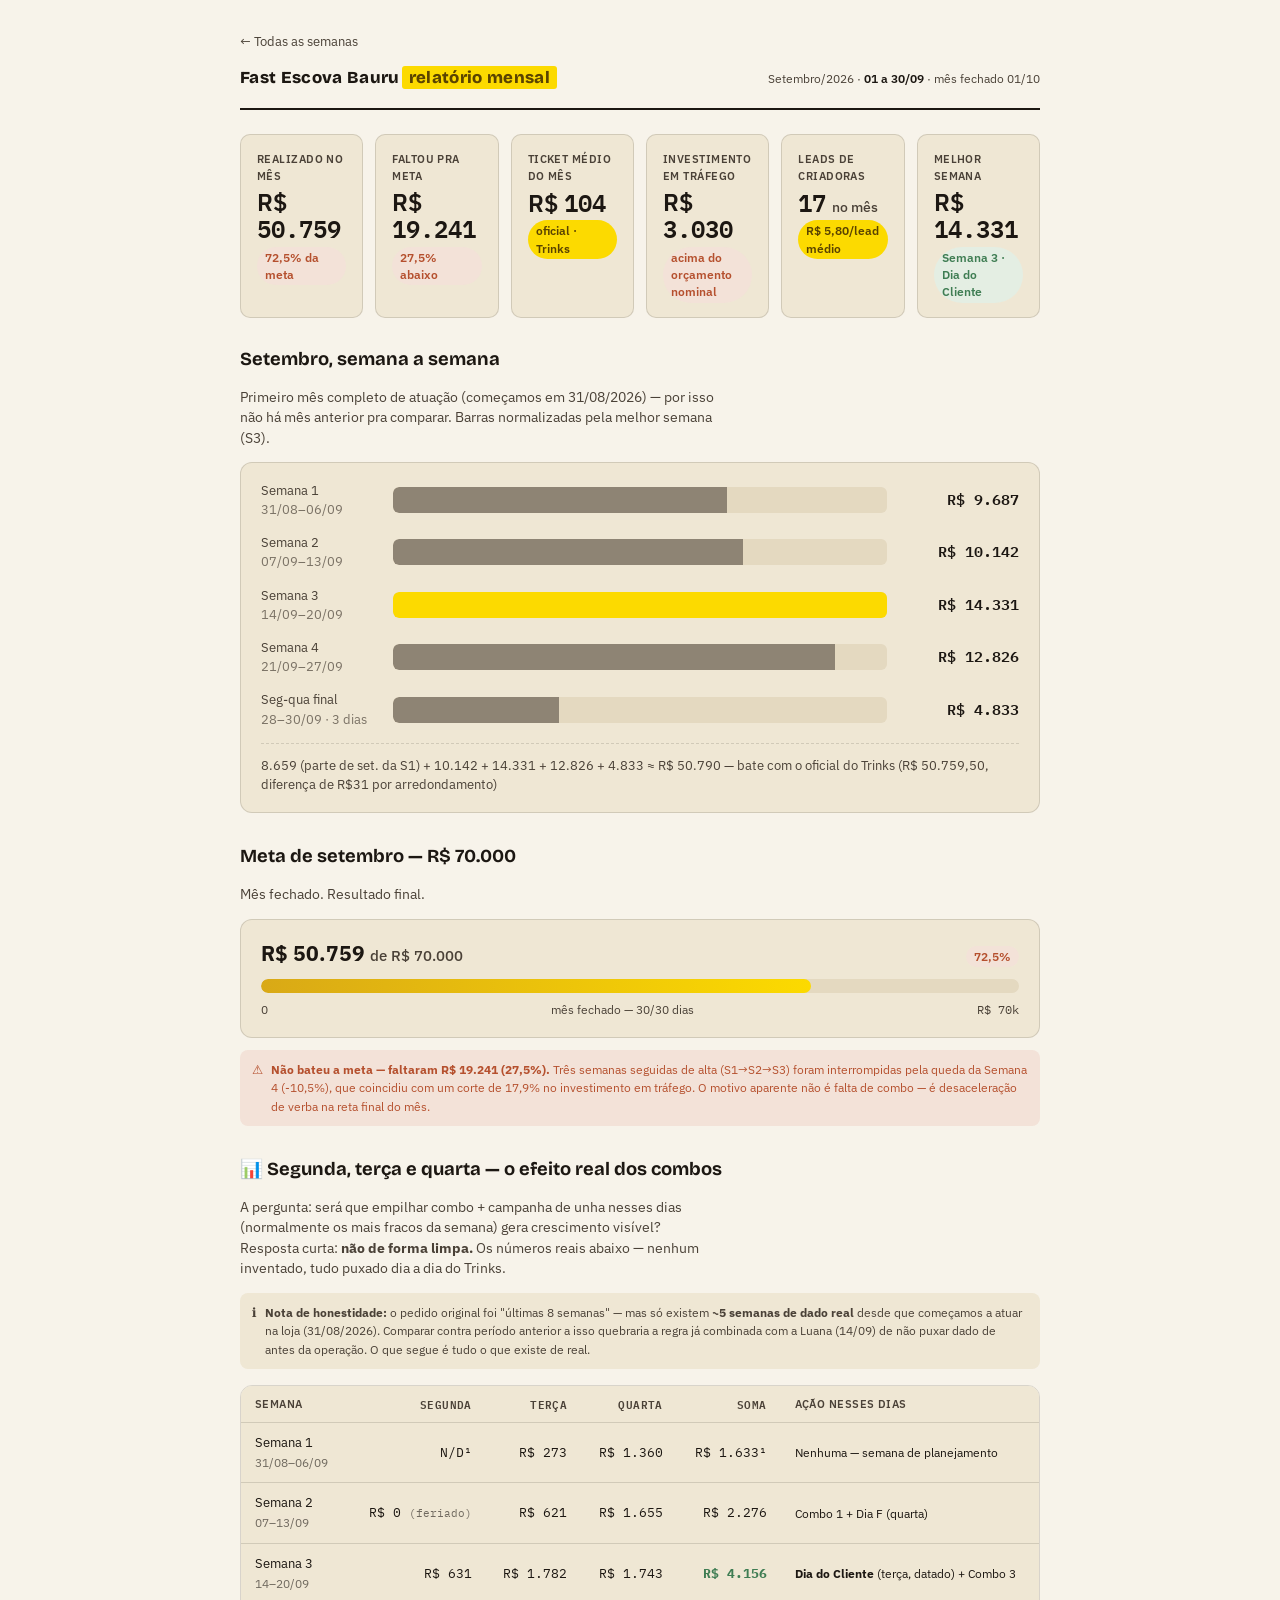
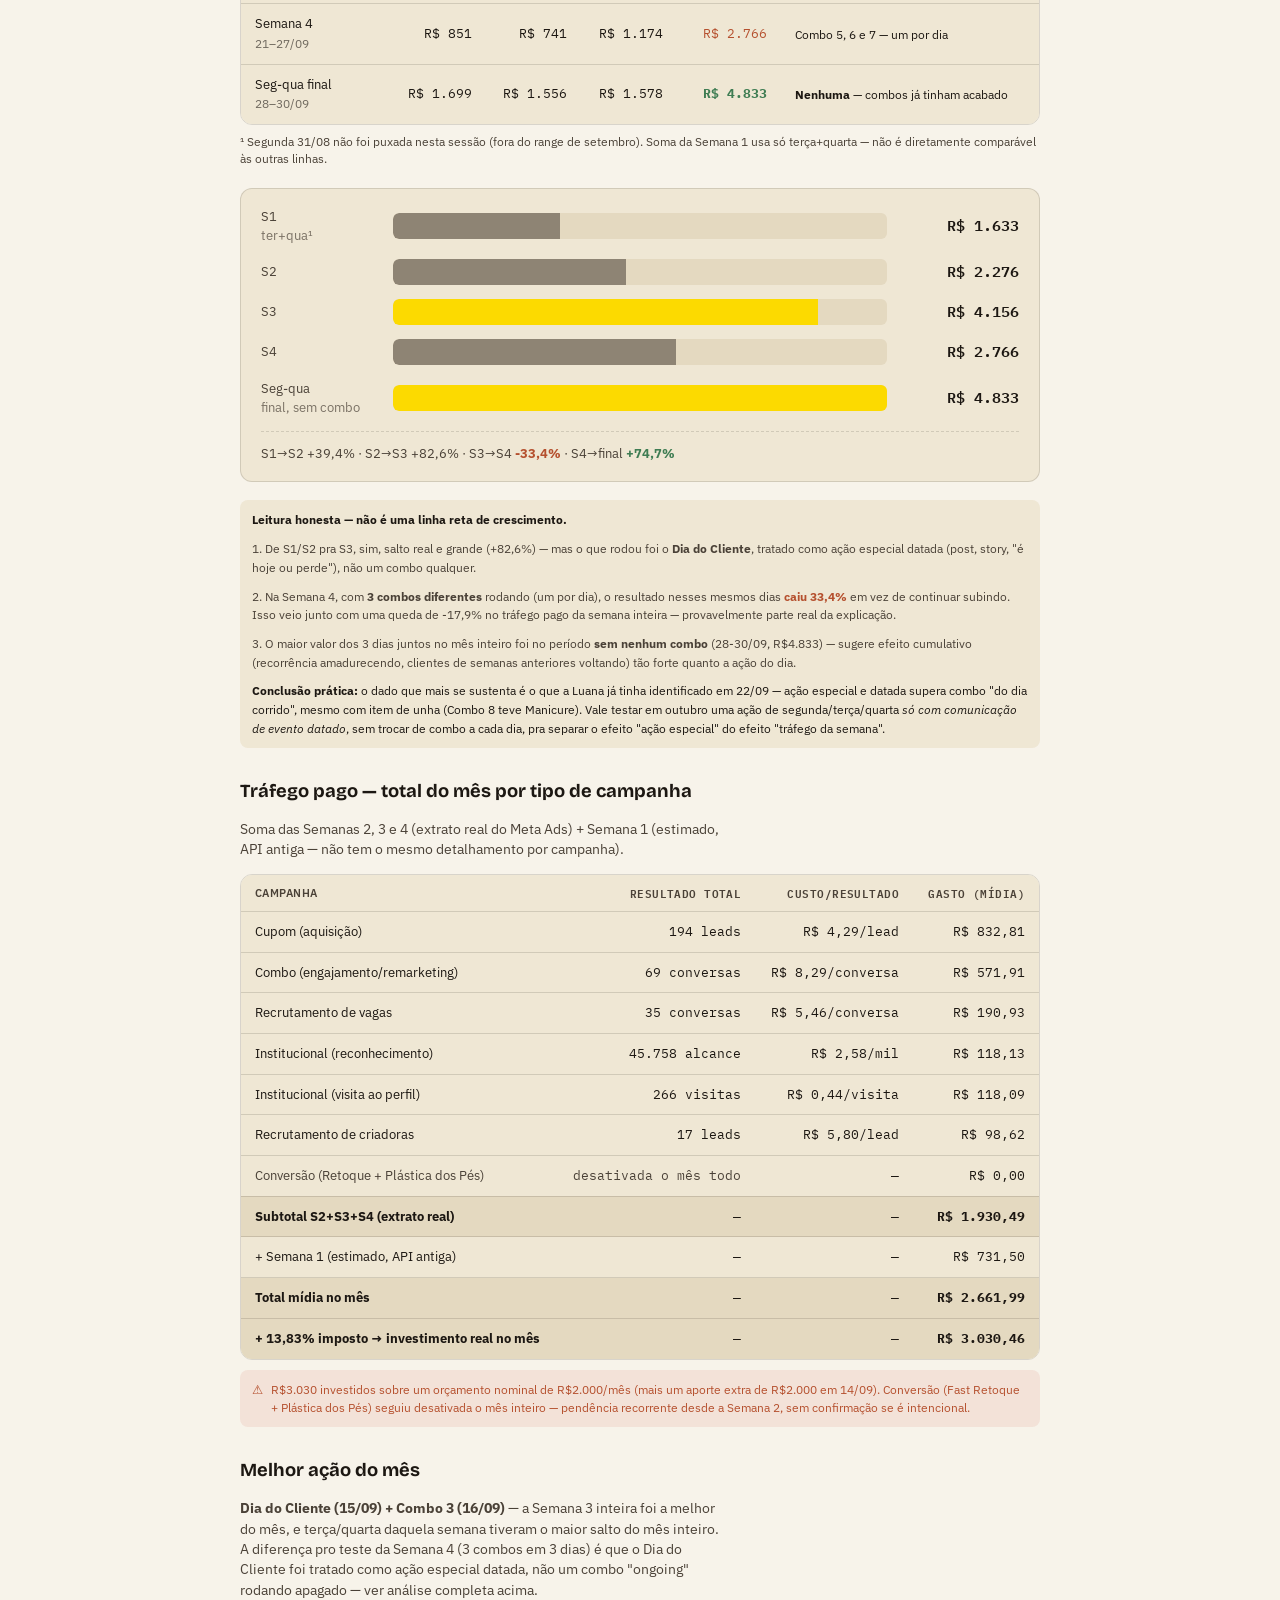
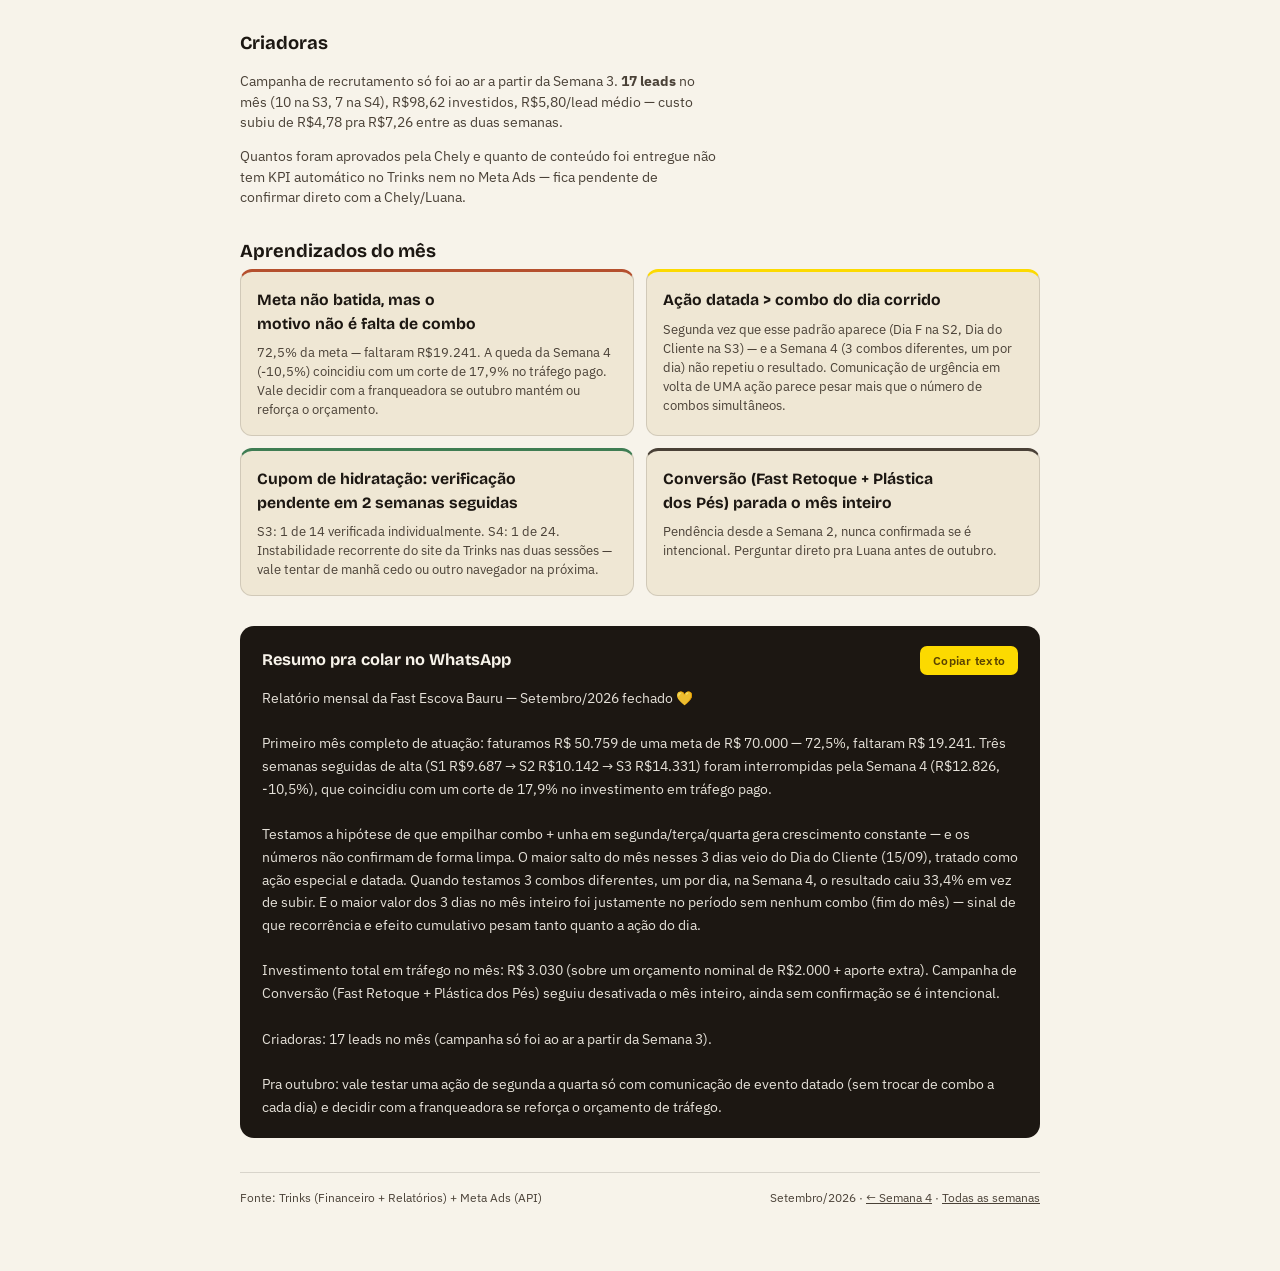
==== mensal-setembro.html @ 485fc693 "Adiciona Semana 4 e relatório mensal de setembro - semana-04.html: fechamento 21-27/09 (R$12.826, -1" ====
<!doctype html>
<html lang="pt-BR">
<head>
<meta charset="utf-8">
<meta name="viewport" content="width=device-width, initial-scale=1">
<title>Setembro/2026 · Relatório Mensal · Fast Escova Bauru</title>
<link rel="preconnect" href="https://fonts.googleapis.com">
<link rel="preconnect" href="https://fonts.gstatic.com" crossorigin>
<link href="https://fonts.googleapis.com/css2?family=Bricolage+Grotesque:opsz,wght@12..96,400..800&family=IBM+Plex+Sans:wght@400;500;600;700&family=IBM+Plex+Mono:wght@400;500;600&display=swap" rel="stylesheet">
<link rel="stylesheet" href="style.css">
</head>
<body>
<div class="page">

  <a class="back-link" href="index.html">← Todas as semanas</a>

  <div class="masthead">
    <div class="brand">Fast Escova Bauru<span>relatório mensal</span></div>
    <div class="meta">Setembro/2026 · <b>01 a 30/09</b> · mês fechado 01/10</div>
  </div>

  <div class="kpis kpis-6">
    <div class="kpi">
      <div class="label">Realizado no mês</div>
      <div class="value">R$ <span class="num">50.759</span></div>
      <span class="pill warn">72,5% da meta</span>
    </div>
    <div class="kpi">
      <div class="label">Faltou pra meta</div>
      <div class="value">R$ <span class="num">19.241</span></div>
      <span class="pill warn">27,5% abaixo</span>
    </div>
    <div class="kpi">
      <div class="label">Ticket médio do mês</div>
      <div class="value">R$ <span class="num">104</span></div>
      <span class="pill gold">oficial · Trinks</span>
    </div>
    <div class="kpi">
      <div class="label">Investimento em tráfego</div>
      <div class="value">R$ <span class="num">3.030</span></div>
      <span class="pill warn">acima do orçamento nominal</span>
    </div>
    <div class="kpi">
      <div class="label">Leads de criadoras</div>
      <div class="value"><span class="num">17</span> <span class="unit">no mês</span></div>
      <span class="pill gold">R$ 5,80/lead médio</span>
    </div>
    <div class="kpi">
      <div class="label">Melhor semana</div>
      <div class="value">R$ <span class="num">14.331</span></div>
      <span class="pill good">Semana 3 · Dia do Cliente</span>
    </div>
  </div>

  <section>
    <h2>Setembro, semana a semana</h2>
    <p class="dek">Primeiro mês completo de atuação (começamos em 31/08/2026) — por isso não há mês anterior pra comparar. Barras normalizadas pela melhor semana (S3).</p>
    <div class="compare">
      <div class="bar-row">
        <div class="bar-label">Semana 1<br><span style="opacity:.7">31/08–06/09</span></div>
        <div class="bar-track"><div class="bar-fill s1" style="width:67.6%"></div></div>
        <div class="bar-value num">R$ 9.687</div>
      </div>
      <div class="bar-row">
        <div class="bar-label">Semana 2<br><span style="opacity:.7">07/09–13/09</span></div>
        <div class="bar-track"><div class="bar-fill s1" style="width:70.8%"></div></div>
        <div class="bar-value num">R$ 10.142</div>
      </div>
      <div class="bar-row">
        <div class="bar-label">Semana 3<br><span style="opacity:.7">14/09–20/09</span></div>
        <div class="bar-track"><div class="bar-fill s2" style="width:100%"></div></div>
        <div class="bar-value num">R$ 14.331</div>
      </div>
      <div class="bar-row">
        <div class="bar-label">Semana 4<br><span style="opacity:.7">21/09–27/09</span></div>
        <div class="bar-track"><div class="bar-fill s1" style="width:89.5%"></div></div>
        <div class="bar-value num">R$ 12.826</div>
      </div>
      <div class="bar-row">
        <div class="bar-label">Seg-qua final<br><span style="opacity:.7">28–30/09 · 3 dias</span></div>
        <div class="bar-track"><div class="bar-fill s1" style="width:33.7%"></div></div>
        <div class="bar-value num">R$ 4.833</div>
      </div>
      <div class="compare-foot">
        <span>8.659 (parte de set. da S1) + 10.142 + 14.331 + 12.826 + 4.833 ≈ R$ 50.790 — bate com o oficial do Trinks (R$ 50.759,50, diferença de R$31 por arredondamento)</span>
      </div>
    </div>
  </section>

  <section>
    <h2>Meta de setembro — R$ 70.000</h2>
    <p class="dek">Mês fechado. Resultado final.</p>
    <div class="meta-box">
      <div class="meta-top">
        <div class="amt">R$ 50.759 <span class="of">de R$ 70.000</span></div>
        <span class="pill warn">72,5%</span>
      </div>
      <div class="meta-track">
        <div class="meta-fill" style="width:72.5%"></div>
        <div class="meta-marker" style="left:100%" title="mês fechado"></div>
      </div>
      <div class="meta-legend">
        <span>0</span>
        <span>mês fechado — 30/30 dias</span>
        <span class="num">R$ 70k</span>
      </div>
    </div>
    <div class="imposto-note" style="margin-top:12px">
      <span>⚠</span>
      <span><b>Não bateu a meta — faltaram R$ 19.241 (27,5%).</b> Três semanas seguidas de alta (S1→S2→S3) foram interrompidas pela queda da Semana 4 (-10,5%), que coincidiu com um corte de 17,9% no investimento em tráfego. O motivo aparente não é falta de combo — é desaceleração de verba na reta final do mês.</span>
    </div>
  </section>

  <section>
    <h2>📊 Segunda, terça e quarta — o efeito real dos combos</h2>
    <p class="dek">A pergunta: será que empilhar combo + campanha de unha nesses dias (normalmente os mais fracos da semana) gera crescimento visível? Resposta curta: <b>não de forma limpa.</b> Os números reais abaixo — nenhum inventado, tudo puxado dia a dia do Trinks.</p>
    <div class="imposto-note" style="background:var(--surface-2); color:var(--text-soft); margin-bottom:16px;">
      <span>ℹ</span>
      <span><b>Nota de honestidade:</b> o pedido original foi "últimas 8 semanas" — mas só existem <b>~5 semanas de dado real</b> desde que começamos a atuar na loja (31/08/2026). Comparar contra período anterior a isso quebraria a regra já combinada com a Luana (14/09) de não puxar dado de antes da operação. O que segue é tudo o que existe de real.</span>
    </div>

    <div class="traf-wrap">
      <table class="traf">
        <thead>
          <tr><th>Semana</th><th class="num">Segunda</th><th class="num">Terça</th><th class="num">Quarta</th><th class="num">Soma</th><th>Ação nesses dias</th></tr>
        </thead>
        <tbody>
          <tr><td>Semana 1<br><span style="opacity:.6; font-size:0.72rem">31/08–06/09</span></td><td class="num">N/D¹</td><td class="num">R$ 273</td><td class="num">R$ 1.360</td><td class="num">R$ 1.633¹</td><td style="font-size:0.78rem">Nenhuma — semana de planejamento</td></tr>
          <tr><td>Semana 2<br><span style="opacity:.6; font-size:0.72rem">07–13/09</span></td><td class="num">R$ 0 <span style="font-size:0.68rem; opacity:.6">(feriado)</span></td><td class="num">R$ 621</td><td class="num">R$ 1.655</td><td class="num">R$ 2.276</td><td style="font-size:0.78rem">Combo 1 + Dia F (quarta)</td></tr>
          <tr><td>Semana 3<br><span style="opacity:.6; font-size:0.72rem">14–20/09</span></td><td class="num">R$ 631</td><td class="num">R$ 1.782</td><td class="num">R$ 1.743</td><td class="num" style="color:var(--good); font-weight:700">R$ 4.156</td><td style="font-size:0.78rem"><b>Dia do Cliente</b> (terça, datado) + Combo 3</td></tr>
          <tr><td>Semana 4<br><span style="opacity:.6; font-size:0.72rem">21–27/09</span></td><td class="num">R$ 851</td><td class="num">R$ 741</td><td class="num">R$ 1.174</td><td class="num" style="color:var(--warn)">R$ 2.766</td><td style="font-size:0.78rem">Combo 5, 6 e 7 — um por dia</td></tr>
          <tr><td>Seg-qua final<br><span style="opacity:.6; font-size:0.72rem">28–30/09</span></td><td class="num">R$ 1.699</td><td class="num">R$ 1.556</td><td class="num">R$ 1.578</td><td class="num" style="color:var(--good); font-weight:700">R$ 4.833</td><td style="font-size:0.78rem"><b>Nenhuma</b> — combos já tinham acabado</td></tr>
        </tbody>
      </table>
    </div>
    <p style="font-size:0.72rem; color:var(--text-soft); margin-top:8px;">¹ Segunda 31/08 não foi puxada nesta sessão (fora do range de setembro). Soma da Semana 1 usa só terça+quarta — não é diretamente comparável às outras linhas.</p>

    <div class="compare" style="margin-top:20px">
      <div class="bar-row">
        <div class="bar-label">S1<br><span style="opacity:.7">ter+qua¹</span></div>
        <div class="bar-track"><div class="bar-fill s1" style="width:33.8%"></div></div>
        <div class="bar-value num">R$ 1.633</div>
      </div>
      <div class="bar-row">
        <div class="bar-label">S2</div>
        <div class="bar-track"><div class="bar-fill s1" style="width:47.1%"></div></div>
        <div class="bar-value num">R$ 2.276</div>
      </div>
      <div class="bar-row">
        <div class="bar-label">S3</div>
        <div class="bar-track"><div class="bar-fill s2" style="width:86.0%"></div></div>
        <div class="bar-value num">R$ 4.156</div>
      </div>
      <div class="bar-row">
        <div class="bar-label">S4</div>
        <div class="bar-track"><div class="bar-fill s1" style="width:57.2%"></div></div>
        <div class="bar-value num">R$ 2.766</div>
      </div>
      <div class="bar-row">
        <div class="bar-label">Seg-qua<br><span style="opacity:.7">final, sem combo</span></div>
        <div class="bar-track"><div class="bar-fill s2" style="width:100%"></div></div>
        <div class="bar-value num">R$ 4.833</div>
      </div>
      <div class="compare-foot">
        <span>S1→S2 +39,4% · S2→S3 +82,6% · S3→S4 <b style="color:var(--warn)">-33,4%</b> · S4→final <b style="color:var(--good)">+74,7%</b></span>
      </div>
    </div>

    <div class="imposto-note" style="background:var(--surface-2); color:var(--text); margin-top:18px; flex-direction:column; align-items:stretch; gap:10px;">
      <p style="margin:0"><b>Leitura honesta — não é uma linha reta de crescimento.</b></p>
      <p style="margin:0; color:var(--text-soft)">1. De S1/S2 pra S3, sim, salto real e grande (+82,6%) — mas o que rodou foi o <b>Dia do Cliente</b>, tratado como ação especial datada (post, story, "é hoje ou perde"), não um combo qualquer.</p>
      <p style="margin:0; color:var(--text-soft)">2. Na Semana 4, com <b>3 combos diferentes</b> rodando (um por dia), o resultado nesses mesmos dias <b style="color:var(--warn)">caiu 33,4%</b> em vez de continuar subindo. Isso veio junto com uma queda de -17,9% no tráfego pago da semana inteira — provavelmente parte real da explicação.</p>
      <p style="margin:0; color:var(--text-soft)">3. O maior valor dos 3 dias juntos no mês inteiro foi no período <b>sem nenhum combo</b> (28-30/09, R$4.833) — sugere efeito cumulativo (recorrência amadurecendo, clientes de semanas anteriores voltando) tão forte quanto a ação do dia.</p>
      <p style="margin:0"><b>Conclusão prática:</b> o dado que mais se sustenta é o que a Luana já tinha identificado em 22/09 — ação especial e datada supera combo "do dia corrido", mesmo com item de unha (Combo 8 teve Manicure). Vale testar em outubro uma ação de segunda/terça/quarta <i>só com comunicação de evento datado</i>, sem trocar de combo a cada dia, pra separar o efeito "ação especial" do efeito "tráfego da semana".</p>
    </div>
  </section>

  <section>
    <h2>Tráfego pago — total do mês por tipo de campanha</h2>
    <p class="dek">Soma das Semanas 2, 3 e 4 (extrato real do Meta Ads) + Semana 1 (estimado, API antiga — não tem o mesmo detalhamento por campanha).</p>
    <div class="traf-wrap">
      <table class="traf">
        <thead>
          <tr><th>Campanha</th><th class="num">Resultado total</th><th class="num">Custo/resultado</th><th class="num">Gasto (mídia)</th></tr>
        </thead>
        <tbody>
          <tr><td>Cupom (aquisição)</td><td class="num">194 leads</td><td class="num">R$ 4,29/lead</td><td class="num">R$ 832,81</td></tr>
          <tr><td>Combo (engajamento/remarketing)</td><td class="num">69 conversas</td><td class="num">R$ 8,29/conversa</td><td class="num">R$ 571,91</td></tr>
          <tr><td>Recrutamento de vagas</td><td class="num">35 conversas</td><td class="num">R$ 5,46/conversa</td><td class="num">R$ 190,93</td></tr>
          <tr><td>Institucional (reconhecimento)</td><td class="num">45.758 alcance</td><td class="num">R$ 2,58/mil</td><td class="num">R$ 118,13</td></tr>
          <tr><td>Institucional (visita ao perfil)</td><td class="num">266 visitas</td><td class="num">R$ 0,44/visita</td><td class="num">R$ 118,09</td></tr>
          <tr><td>Recrutamento de criadoras</td><td class="num">17 leads</td><td class="num">R$ 5,80/lead</td><td class="num">R$ 98,62</td></tr>
          <tr><td style="color:var(--text-soft)">Conversão (Retoque + Plástica dos Pés)</td><td class="num" style="color:var(--text-soft)">desativada o mês todo</td><td class="num">—</td><td class="num">R$ 0,00</td></tr>
          <tr class="total"><td>Subtotal S2+S3+S4 (extrato real)</td><td class="num">—</td><td class="num">—</td><td class="num">R$ 1.930,49</td></tr>
          <tr><td>+ Semana 1 (estimado, API antiga)</td><td class="num">—</td><td class="num">—</td><td class="num">R$ 731,50</td></tr>
          <tr class="total"><td>Total mídia no mês</td><td class="num">—</td><td class="num">—</td><td class="num">R$ 2.661,99</td></tr>
          <tr class="total"><td>+ 13,83% imposto → investimento real no mês</td><td class="num">—</td><td class="num">—</td><td class="num">R$ 3.030,46</td></tr>
        </tbody>
      </table>
    </div>
    <div class="imposto-note">
      <span>⚠</span>
      <span>R$3.030 investidos sobre um orçamento nominal de R$2.000/mês (mais um aporte extra de R$2.000 em 14/09). Conversão (Fast Retoque + Plástica dos Pés) seguiu desativada o mês inteiro — pendência recorrente desde a Semana 2, sem confirmação se é intencional.</span>
    </div>
  </section>

  <section>
    <h2>Melhor ação do mês</h2>
    <p class="dek"><b>Dia do Cliente (15/09) + Combo 3 (16/09)</b> — a Semana 3 inteira foi a melhor do mês, e terça/quarta daquela semana tiveram o maior salto do mês inteiro. A diferença pro teste da Semana 4 (3 combos em 3 dias) é que o Dia do Cliente foi tratado como ação especial datada, não um combo "ongoing" rodando apagado — ver análise completa acima.</p>
  </section>

  <section>
    <h2>Criadoras</h2>
    <p class="dek">Campanha de recrutamento só foi ao ar a partir da Semana 3. <b>17 leads</b> no mês (10 na S3, 7 na S4), R$98,62 investidos, R$5,80/lead médio — custo subiu de R$4,78 pra R$7,26 entre as duas semanas.</p>
    <p class="dek" style="color:var(--text-soft)">Quantos foram aprovados pela Chely e quanto de conteúdo foi entregue não tem KPI automático no Trinks nem no Meta Ads — fica pendente de confirmar direto com a Chely/Luana.</p>
  </section>

  <section>
    <h2>Aprendizados do mês</h2>
    <div class="acoes" style="grid-template-columns:1fr 1fr;">
      <div class="acao-card" style="--stripe:var(--warn)">
        <h3>Meta não batida, mas o motivo não é falta de combo</h3>
        <p>72,5% da meta — faltaram R$19.241. A queda da Semana 4 (-10,5%) coincidiu com um corte de 17,9% no tráfego pago. Vale decidir com a franqueadora se outubro mantém ou reforça o orçamento.</p>
      </div>
      <div class="acao-card" style="--stripe:var(--gold-bright)">
        <h3>Ação datada > combo do dia corrido</h3>
        <p>Segunda vez que esse padrão aparece (Dia F na S2, Dia do Cliente na S3) — e a Semana 4 (3 combos diferentes, um por dia) não repetiu o resultado. Comunicação de urgência em volta de UMA ação parece pesar mais que o número de combos simultâneos.</p>
      </div>
      <div class="acao-card" style="--stripe:var(--good)">
        <h3>Cupom de hidratação: verificação pendente em 2 semanas seguidas</h3>
        <p>S3: 1 de 14 verificada individualmente. S4: 1 de 24. Instabilidade recorrente do site da Trinks nas duas sessões — vale tentar de manhã cedo ou outro navegador na próxima.</p>
      </div>
      <div class="acao-card" style="--stripe:var(--text-soft)">
        <h3>Conversão (Fast Retoque + Plástica dos Pés) parada o mês inteiro</h3>
        <p>Pendência desde a Semana 2, nunca confirmada se é intencional. Perguntar direto pra Luana antes de outubro.</p>
      </div>
    </div>
  </section>

  <section>
    <div class="wa-block">
      <div class="wa-head">
        <h2>Resumo pra colar no WhatsApp</h2>
        <button class="copy-btn" id="copyBtn" onclick="copyResumo()">Copiar texto</button>
      </div>
      <div class="wa-body" id="resumoText">Relatório mensal da Fast Escova Bauru — Setembro/2026 fechado 💛

Primeiro mês completo de atuação: faturamos R$ 50.759 de uma meta de R$ 70.000 — 72,5%, faltaram R$ 19.241. Três semanas seguidas de alta (S1 R$9.687 → S2 R$10.142 → S3 R$14.331) foram interrompidas pela Semana 4 (R$12.826, -10,5%), que coincidiu com um corte de 17,9% no investimento em tráfego pago.

Testamos a hipótese de que empilhar combo + unha em segunda/terça/quarta gera crescimento constante — e os números não confirmam de forma limpa. O maior salto do mês nesses 3 dias veio do Dia do Cliente (15/09), tratado como ação especial e datada. Quando testamos 3 combos diferentes, um por dia, na Semana 4, o resultado caiu 33,4% em vez de subir. E o maior valor dos 3 dias no mês inteiro foi justamente no período sem nenhum combo (fim do mês) — sinal de que recorrência e efeito cumulativo pesam tanto quanto a ação do dia.

Investimento total em tráfego no mês: R$ 3.030 (sobre um orçamento nominal de R$2.000 + aporte extra). Campanha de Conversão (Fast Retoque + Plástica dos Pés) seguiu desativada o mês inteiro, ainda sem confirmação se é intencional.

Criadoras: 17 leads no mês (campanha só foi ao ar a partir da Semana 3).

Pra outubro: vale testar uma ação de segunda a quarta só com comunicação de evento datado (sem trocar de combo a cada dia) e decidir com a franqueadora se reforça o orçamento de tráfego.</div>
    </div>
  </section>

  <footer>
    <span>Fonte: Trinks (Financeiro + Relatórios) + Meta Ads (API)</span>
    <span>Setembro/2026 · <a href="semana-04.html" style="color:inherit">← Semana 4</a> · <a href="index.html" style="color:inherit">Todas as semanas</a></span>
  </footer>

</div>

<script>
function copyResumo(){
  const text = document.getElementById('resumoText').innerText;
  const btn = document.getElementById('copyBtn');
  navigator.clipboard.writeText(text).then(()=>{
    const original = btn.textContent;
    btn.textContent = 'Copiado ✓';
    setTimeout(()=>{ btn.textContent = original; }, 1800);
  }).catch(()=>{
    btn.textContent = 'Selecione o texto acima';
    setTimeout(()=>{ btn.textContent = 'Copiar texto'; }, 1800);
  });
}
</script>
</body>
</html>
---- style.css ----
:root{
  --ink:#1C1712; --ink-soft:#4A4137;
  --cream:#F7F3EA; --cream-2:#EFE7D4; --cream-3:#E4D9C0;
  --gold:#D9A916; --gold-bright:#FCDA00; --gold-ink:#5A4300;
  --good:#3F7D53; --good-bg:#E4EEE3;
  --warn:#B5502E; --warn-bg:#F3E2D8;
  --line: rgba(28,23,18,0.14);
  --surface: var(--cream); --surface-2: var(--cream-2); --surface-3: var(--cream-3);
  --text: var(--ink); --text-soft: var(--ink-soft);
  --shadow: 0 1px 2px rgba(28,23,18,0.06), 0 6px 20px -8px rgba(28,23,18,0.18);
}
@media (prefers-color-scheme: dark){
  :root:not([data-theme="light"]){
    --ink:#F3ECDD; --ink-soft:#C9BFA9;
    --cream:#171310; --cream-2:#211B14; --cream-3:#2C2419;
    --gold:#F0C231; --gold-bright:#FCDA00; --gold-ink:#1E1600;
    --good:#7FC494; --good-bg:#1C2B20;
    --warn:#E38F63; --warn-bg:#33211A;
    --line: rgba(243,236,221,0.14);
    --surface: var(--cream); --surface-2: var(--cream-2); --surface-3: var(--cream-3);
    --text: var(--ink); --text-soft: var(--ink-soft);
    --shadow: 0 1px 2px rgba(0,0,0,0.3), 0 10px 26px -10px rgba(0,0,0,0.5);
  }
}
:root[data-theme="dark"]{
  --ink:#F3ECDD; --ink-soft:#C9BFA9;
  --cream:#171310; --cream-2:#211B14; --cream-3:#2C2419;
  --gold:#F0C231; --gold-bright:#FCDA00; --gold-ink:#1E1600;
  --good:#7FC494; --good-bg:#1C2B20;
  --warn:#E38F63; --warn-bg:#33211A;
  --line: rgba(243,236,221,0.14);
  --surface: var(--cream); --surface-2: var(--cream-2); --surface-3: var(--cream-3);
  --text: var(--ink); --text-soft: var(--ink-soft);
  --shadow: 0 1px 2px rgba(0,0,0,0.3), 0 10px 26px -10px rgba(0,0,0,0.5);
}

*{box-sizing:border-box;}
html{color-scheme: light dark;}
body{
  margin:0; background:var(--surface); color:var(--text);
  font-family:'IBM Plex Sans', ui-sans-serif, system-ui, sans-serif;
  line-height:1.5; -webkit-font-smoothing:antialiased;
}
.num{font-family:'IBM Plex Mono', ui-monospace, monospace; font-variant-numeric: tabular-nums;}
h1,h2,h3{font-family:'Bricolage Grotesque', ui-sans-serif, sans-serif; text-wrap:balance; margin:0;}

.page{max-width:840px; margin:0 auto; padding:28px 20px 64px;}

.back-link{
  display:inline-block; font-size:0.8rem; color:var(--text-soft); text-decoration:none;
  margin-bottom:14px;
}
.back-link:hover{color:var(--text); text-decoration:underline;}

/* ===== Masthead ===== */
.masthead{
  display:flex; align-items:baseline; justify-content:space-between; gap:16px;
  padding-bottom:18px; border-bottom:2px solid var(--ink); margin-bottom:24px; flex-wrap:wrap;
}
.masthead .brand{font-family:'Bricolage Grotesque'; font-weight:800; font-size:1.05rem; letter-spacing:0.02em;}
.masthead .brand span{color:var(--gold-ink); background:var(--gold-bright); padding:1px 7px; border-radius:3px; margin-left:2px;}
.masthead .meta{font-size:0.78rem; color:var(--text-soft); text-align:right;}
.masthead .meta b{color:var(--text); font-weight:600;}

.kicker{
  font-size:0.72rem; font-weight:600; letter-spacing:0.09em; text-transform:uppercase;
  color:var(--text-soft); margin:0 0 6px;
}

/* ===== KPI strip ===== */
.kpis{display:grid; grid-template-columns:repeat(4,1fr); gap:12px; margin-bottom:28px;}
.kpis.kpis-3{grid-template-columns:repeat(3,1fr);}
.kpis.kpis-5{grid-template-columns:repeat(5,1fr);}
.kpis.kpis-6{grid-template-columns:repeat(6,1fr);}
@media (max-width:900px){ .kpis.kpis-5{grid-template-columns:repeat(3,1fr);} .kpis.kpis-6{grid-template-columns:repeat(3,1fr);} }
@media (max-width:600px){ .kpis.kpis-6{grid-template-columns:repeat(2,1fr);} }
.kpi{
  background:var(--surface-2); border:1px solid var(--line); border-radius:10px;
  padding:16px 16px 14px; display:flex; flex-direction:column; gap:4px;
}
.kpi .label{font-size:0.7rem; font-weight:600; letter-spacing:0.04em; text-transform:uppercase; color:var(--text-soft);}
.kpi .value{font-size:1.5rem; font-weight:600; line-height:1.1;}
.kpi .value .unit{font-size:0.85rem; font-weight:500; color:var(--text-soft);}
.kpi .sub{font-size:0.76rem; color:var(--text-soft);}
.pill{
  display:inline-flex; align-items:center; gap:5px; font-size:0.72rem; font-weight:600;
  padding:2px 8px; border-radius:999px; width:fit-content;
}
.pill.good{background:var(--good-bg); color:var(--good);}
.pill.warn{background:var(--warn-bg); color:var(--warn);}
.pill.gold{background:var(--gold-bright); color:var(--gold-ink);}

/* ===== Section ===== */
section{margin-bottom:30px;}
section > h2{font-size:1.15rem; font-weight:700; margin-bottom:4px;}
section > .dek{font-size:0.85rem; color:var(--text-soft); margin-bottom:14px; max-width:60ch;}

/* ===== Comparativo (bar chart) ===== */
.compare{
  background:var(--surface-2); border:1px solid var(--line); border-radius:12px; padding:18px 20px;
}
.bar-row{display:flex; align-items:center; gap:14px; margin-bottom:14px;}
.bar-row:last-child{margin-bottom:0;}
.bar-row .bar-label{width:118px; flex:none; font-size:0.8rem; color:var(--text-soft);}
.bar-track{flex:1; height:26px; background:var(--surface-3); border-radius:6px; overflow:hidden; position:relative;}
.bar-fill{height:100%; border-radius:6px 0 0 6px; display:flex; align-items:center;}
.bar-fill.s1{background:var(--text-soft); opacity:0.55;}
.bar-fill.s2{background:var(--gold-bright);}
.bar-value{width:118px; flex:none; text-align:right; font-size:0.92rem; font-weight:600;}
.compare-foot{
  display:flex; justify-content:space-between; align-items:center; margin-top:14px;
  padding-top:12px; border-top:1px dashed var(--line); font-size:0.8rem; color:var(--text-soft);
}
.compare-foot .delta{color:var(--good); font-weight:700; font-size:0.95rem;}

/* ===== Meta progress ===== */
.meta-box{background:var(--surface-2); border:1px solid var(--line); border-radius:12px; padding:18px 20px;}
.meta-top{display:flex; justify-content:space-between; align-items:baseline; margin-bottom:10px; flex-wrap:wrap; gap:6px;}
.meta-top .amt{font-size:1.3rem; font-weight:700;}
.meta-top .amt .of{font-size:0.95rem; font-weight:500; color:var(--text-soft);}
.meta-track{height:14px; background:var(--surface-3); border-radius:999px; overflow:hidden; position:relative; margin-bottom:8px;}
.meta-fill{height:100%; background:linear-gradient(90deg, var(--gold), var(--gold-bright)); border-radius:999px;}
.meta-marker{position:absolute; top:-4px; bottom:-4px; width:2px; background:var(--ink); opacity:0.55;}
.meta-legend{display:flex; justify-content:space-between; font-size:0.74rem; color:var(--text-soft);}
.meta-proj{
  display:flex; gap:18px; margin-top:14px; padding-top:14px; border-top:1px dashed var(--line);
  flex-wrap:wrap;
}
.meta-proj .item{flex:1; min-width:140px;}
.meta-proj .item .k{font-size:0.7rem; text-transform:uppercase; letter-spacing:0.04em; color:var(--text-soft); margin-bottom:2px;}
.meta-proj .item .v{font-size:1.02rem; font-weight:600;}

/* ===== Ações cards ===== */
.acoes{display:grid; grid-template-columns:repeat(4,1fr); gap:12px;}
.acao-card{
  background:var(--surface-2); border:1px solid var(--line); border-radius:12px;
  padding:16px; display:flex; flex-direction:column; gap:8px; border-top:3px solid var(--stripe, var(--gold-bright));
}
.acao-card .tag{font-size:0.68rem; font-weight:700; text-transform:uppercase; letter-spacing:0.05em; color:var(--text-soft);}
.acao-card h3{font-size:0.98rem; font-weight:700;}
.acao-card .headline{font-size:1.35rem; font-weight:700; font-family:'IBM Plex Mono'; line-height:1;}
.acao-card .headline .small{font-size:0.85rem; font-weight:500; color:var(--text-soft); font-family:'IBM Plex Sans';}
.acao-card p{font-size:0.79rem; color:var(--text-soft); margin:0;}

/* ===== Traffic table ===== */
.traf-wrap{overflow-x:auto; border:1px solid var(--line); border-radius:12px;}
table.traf{width:100%; border-collapse:collapse; min-width:520px; background:var(--surface-2);}
table.traf th, table.traf td{padding:10px 14px; text-align:left; font-size:0.82rem; border-bottom:1px solid var(--line);}
table.traf th{font-size:0.68rem; text-transform:uppercase; letter-spacing:0.04em; color:var(--text-soft); font-weight:600;}
table.traf td.num, table.traf th.num{text-align:right; font-family:'IBM Plex Mono';}
table.traf tr:last-child td{border-bottom:none;}
table.traf tr.total td{font-weight:700; background:var(--surface-3);}
table.traf td.delta-up{color:var(--warn); font-size:0.72rem;}
table.traf td.delta-down{color:var(--good); font-size:0.72rem;}
.imposto-note{
  margin-top:10px; font-size:0.78rem; color:var(--text-soft); display:flex; gap:8px; align-items:flex-start;
  background:var(--warn-bg); color:var(--warn); padding:10px 12px; border-radius:8px;
}
.imposto-note b{font-weight:700;}
.imposto-note.info{background:var(--good-bg); color:var(--good);}

/* ===== WhatsApp block ===== */
.wa-block{
  background:var(--ink); color:var(--cream); border-radius:14px; padding:20px 22px; position:relative;
}
.wa-block .wa-head{display:flex; justify-content:space-between; align-items:center; margin-bottom:12px;}
.wa-block .wa-head h2{color:var(--cream); font-size:1.02rem;}
.wa-block .wa-body{font-size:0.86rem; line-height:1.65; white-space:pre-wrap; color:var(--cream); opacity:0.92;}
.copy-btn{
  font-family:'IBM Plex Sans'; font-size:0.76rem; font-weight:600; letter-spacing:0.02em;
  background:var(--gold-bright); color:var(--gold-ink); border:none; border-radius:7px;
  padding:7px 13px; cursor:pointer; transition:transform 0.12s ease, filter 0.12s ease;
}
.copy-btn:hover{filter:brightness(1.05);}
.copy-btn:active{transform:scale(0.97);}
.copy-btn:focus-visible{outline:2px solid var(--gold-bright); outline-offset:2px;}

/* ===== Semana que entra ===== */
.proxima{
  display:flex; gap:14px; align-items:flex-start; background:var(--surface-2);
  border:1px solid var(--line); border-radius:12px; padding:16px 18px;
}
.proxima .chip{
  flex:none; width:44px; height:44px; border-radius:10px; background:var(--gold-bright);
  display:flex; align-items:center; justify-content:center; font-size:1.2rem;
}
.proxima p{margin:0; font-size:0.86rem; color:var(--text-soft);}
.proxima strong{color:var(--text);}

footer{
  margin-top:34px; padding-top:16px; border-top:1px solid var(--line);
  font-size:0.72rem; color:var(--text-soft); display:flex; justify-content:space-between; flex-wrap:wrap; gap:8px;
}

/* ===== Index / landing page ===== */
.hero{padding-bottom:22px; margin-bottom:8px;}
.hero h1{font-size:1.7rem; font-weight:800; margin-bottom:6px;}
.hero p{font-size:0.92rem; color:var(--text-soft); max-width:56ch; margin:0;}
.weeks{display:flex; flex-direction:column; gap:12px;}
.week-card{
  display:flex; align-items:center; justify-content:space-between; gap:16px;
  background:var(--surface-2); border:1px solid var(--line); border-radius:12px;
  padding:18px 20px; text-decoration:none; color:var(--text);
  transition:border-color 0.15s ease, transform 0.15s ease;
}
.week-card:hover{border-color:var(--gold); transform:translateY(-1px);}
.week-card .wk-left{display:flex; flex-direction:column; gap:3px;}
.week-card .wk-num{font-size:0.68rem; font-weight:700; text-transform:uppercase; letter-spacing:0.05em; color:var(--text-soft);}
.week-card .wk-title{font-size:1.05rem; font-weight:700; font-family:'Bricolage Grotesque';}
.week-card .wk-range{font-size:0.78rem; color:var(--text-soft);}
.week-card .wk-right{display:flex; align-items:center; gap:14px; flex:none;}
.week-card .wk-amt{font-size:1.1rem; font-weight:700; font-family:'IBM Plex Mono';}
.week-card .wk-arrow{font-size:1.1rem; color:var(--text-soft);}

@media (max-width:700px){
  .kpis{grid-template-columns:1fr 1fr;}
  .kpis.kpis-3{grid-template-columns:1fr 1fr;}
  .acoes{grid-template-columns:1fr 1fr;}
}
@media (max-width:600px){
  .acoes{grid-template-columns:1fr;}
  .bar-row{flex-wrap:wrap;}
  .bar-label, .bar-value{width:auto;}
  .week-card{flex-direction:column; align-items:flex-start;}
}
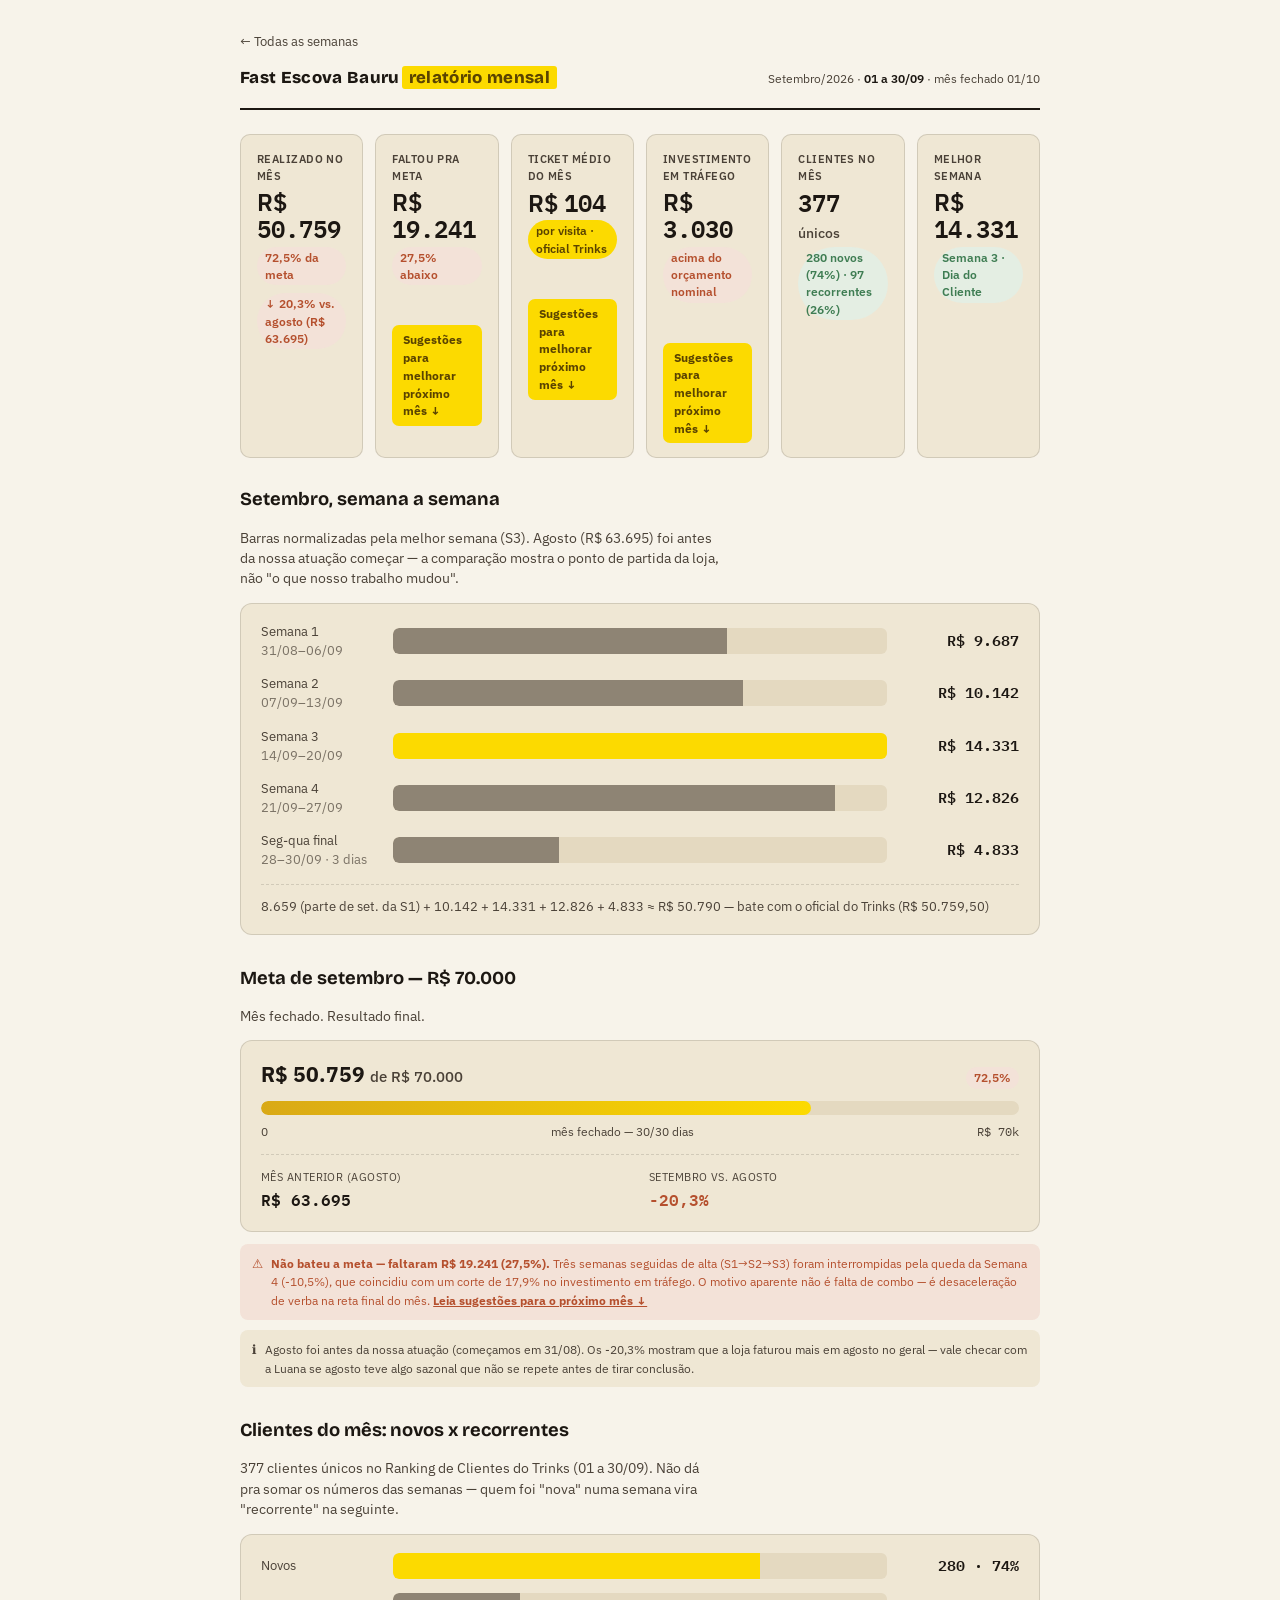
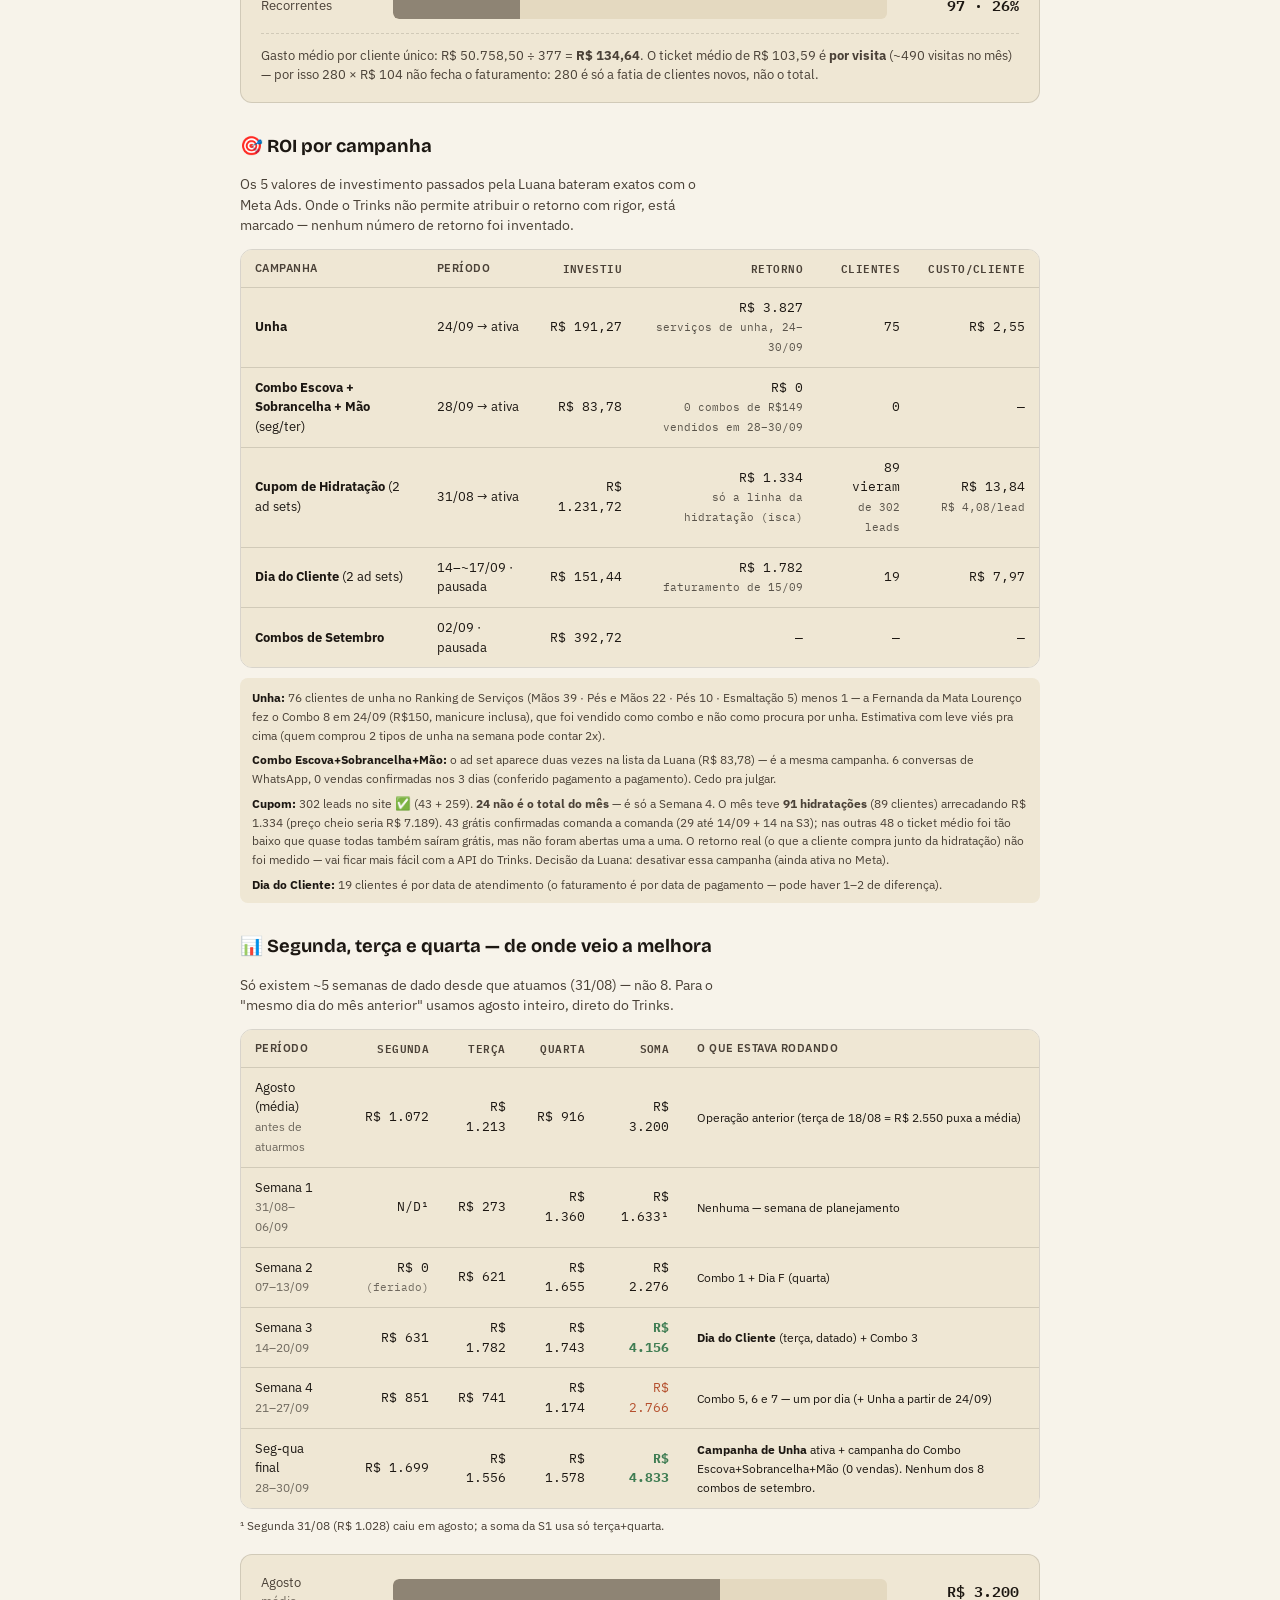
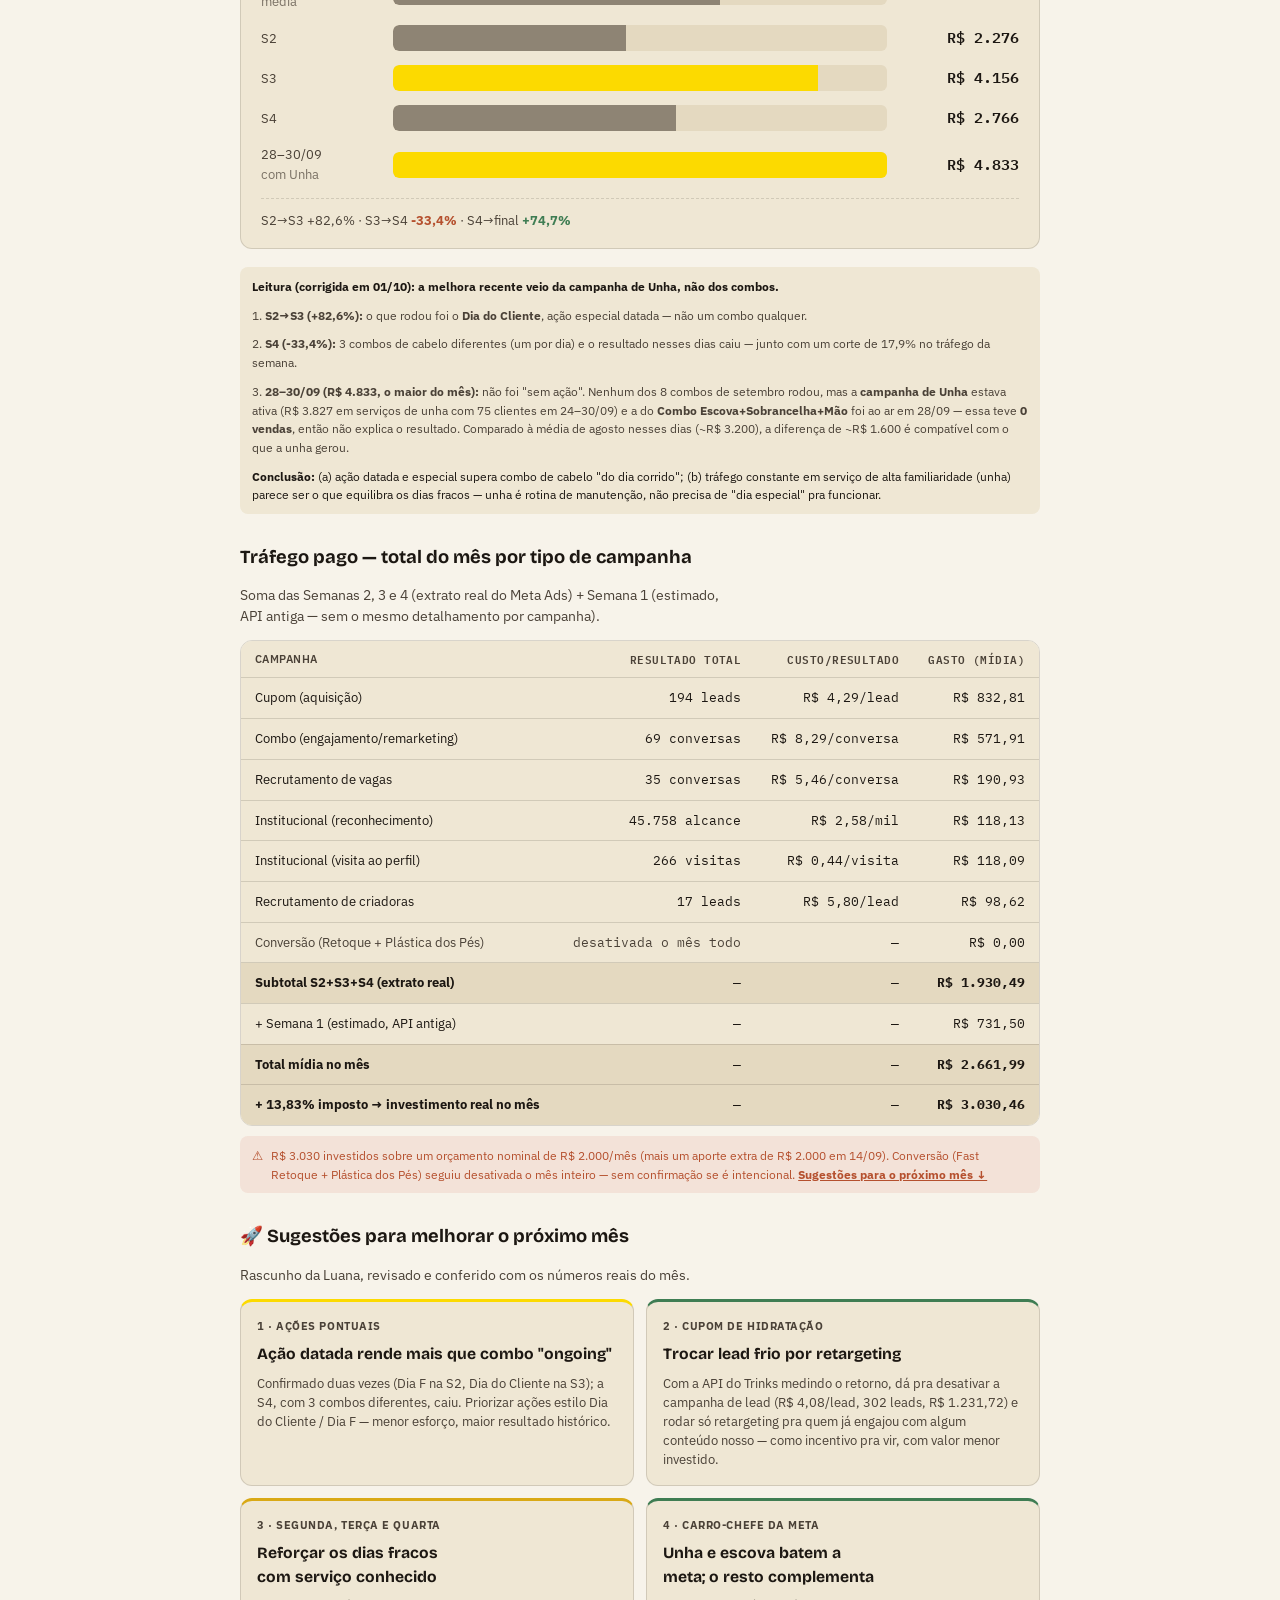
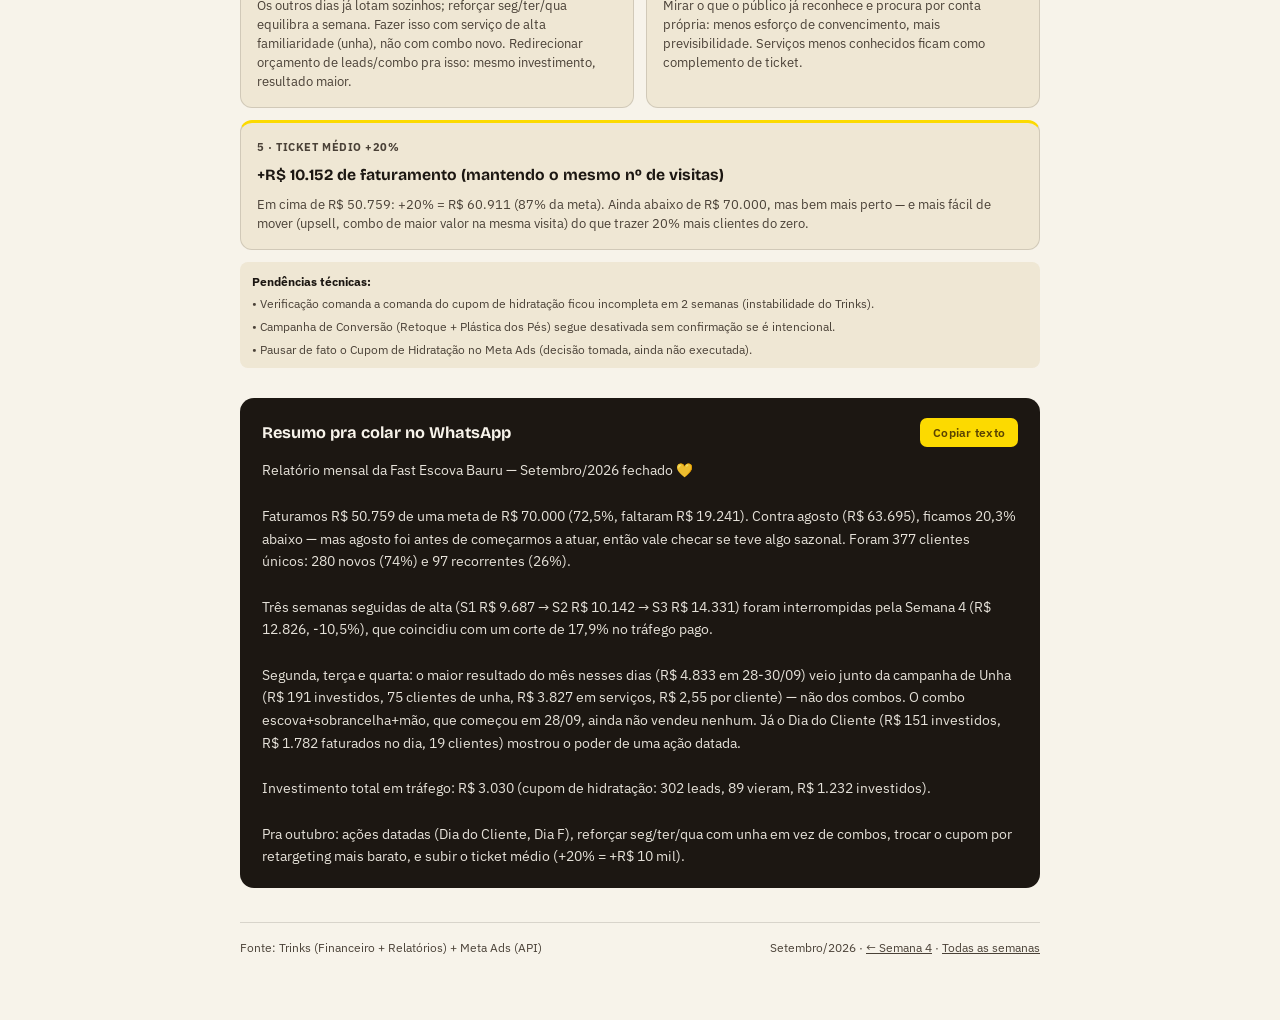
==== commit db74d13a: "Mensal setembro: comparativo vs agosto, clientes novos/recorrentes, ROI por campanha, sugestoes - KP" ====
--- a/mensal-setembro.html
+++ b/mensal-setembro.html
@@ -24,26 +24,30 @@
       <div class="label">Realizado no mês</div>
       <div class="value">R$ <span class="num">50.759</span></div>
       <span class="pill warn">72,5% da meta</span>
+      <span class="pill warn" style="margin-top:4px">↓ 20,3% vs. agosto (R$ 63.695)</span>
     </div>
     <div class="kpi">
       <div class="label">Faltou pra meta</div>
       <div class="value">R$ <span class="num">19.241</span></div>
-      <span class="pill warn">27,5% abaixo</span>
+      <span class="pill warn">27,5% abaixo</span><br>
+      <a class="btn-sug" href="#sugestoes">Sugestões para melhorar próximo mês ↓</a>
     </div>
     <div class="kpi">
       <div class="label">Ticket médio do mês</div>
       <div class="value">R$ <span class="num">104</span></div>
-      <span class="pill gold">oficial · Trinks</span>
+      <span class="pill gold">por visita · oficial Trinks</span><br>
+      <a class="btn-sug" href="#sugestoes">Sugestões para melhorar próximo mês ↓</a>
     </div>
     <div class="kpi">
       <div class="label">Investimento em tráfego</div>
       <div class="value">R$ <span class="num">3.030</span></div>
-      <span class="pill warn">acima do orçamento nominal</span>
-    </div>
-    <div class="kpi">
-      <div class="label">Leads de criadoras</div>
-      <div class="value"><span class="num">17</span> <span class="unit">no mês</span></div>
-      <span class="pill gold">R$ 5,80/lead médio</span>
+      <span class="pill warn">acima do orçamento nominal</span><br>
+      <a class="btn-sug" href="#sugestoes">Sugestões para melhorar próximo mês ↓</a>
+    </div>
+    <div class="kpi">
+      <div class="label">Clientes no mês</div>
+      <div class="value"><span class="num">377</span> <span class="unit">únicos</span></div>
+      <span class="pill good">280 novos (74%) · 97 recorrentes (26%)</span>
     </div>
     <div class="kpi">
       <div class="label">Melhor semana</div>
@@ -54,7 +58,7 @@
 
   <section>
     <h2>Setembro, semana a semana</h2>
-    <p class="dek">Primeiro mês completo de atuação (começamos em 31/08/2026) — por isso não há mês anterior pra comparar. Barras normalizadas pela melhor semana (S3).</p>
+    <p class="dek">Barras normalizadas pela melhor semana (S3). Agosto (R$ 63.695) foi antes da nossa atuação começar — a comparação mostra o ponto de partida da loja, não "o que nosso trabalho mudou".</p>
     <div class="compare">
       <div class="bar-row">
         <div class="bar-label">Semana 1<br><span style="opacity:.7">31/08–06/09</span></div>
@@ -82,7 +86,7 @@
         <div class="bar-value num">R$ 4.833</div>
       </div>
       <div class="compare-foot">
-        <span>8.659 (parte de set. da S1) + 10.142 + 14.331 + 12.826 + 4.833 ≈ R$ 50.790 — bate com o oficial do Trinks (R$ 50.759,50, diferença de R$31 por arredondamento)</span>
+        <span>8.659 (parte de set. da S1) + 10.142 + 14.331 + 12.826 + 4.833 ≈ R$ 50.790 — bate com o oficial do Trinks (R$ 50.759,50)</span>
       </div>
     </div>
   </section>
@@ -104,80 +108,108 @@
         <span>mês fechado — 30/30 dias</span>
         <span class="num">R$ 70k</span>
       </div>
+      <div class="meta-proj">
+        <div class="item"><div class="k">Mês anterior (agosto)</div><div class="v num">R$ 63.695</div></div>
+        <div class="item"><div class="k">Setembro vs. agosto</div><div class="v num" style="color:var(--warn)">-20,3%</div></div>
+      </div>
     </div>
     <div class="imposto-note" style="margin-top:12px">
       <span>⚠</span>
-      <span><b>Não bateu a meta — faltaram R$ 19.241 (27,5%).</b> Três semanas seguidas de alta (S1→S2→S3) foram interrompidas pela queda da Semana 4 (-10,5%), que coincidiu com um corte de 17,9% no investimento em tráfego. O motivo aparente não é falta de combo — é desaceleração de verba na reta final do mês.</span>
-    </div>
-  </section>
-
-  <section>
-    <h2>📊 Segunda, terça e quarta — o efeito real dos combos</h2>
-    <p class="dek">A pergunta: será que empilhar combo + campanha de unha nesses dias (normalmente os mais fracos da semana) gera crescimento visível? Resposta curta: <b>não de forma limpa.</b> Os números reais abaixo — nenhum inventado, tudo puxado dia a dia do Trinks.</p>
-    <div class="imposto-note" style="background:var(--surface-2); color:var(--text-soft); margin-bottom:16px;">
+      <span><b>Não bateu a meta — faltaram R$ 19.241 (27,5%).</b> Três semanas seguidas de alta (S1→S2→S3) foram interrompidas pela queda da Semana 4 (-10,5%), que coincidiu com um corte de 17,9% no investimento em tráfego. O motivo aparente não é falta de combo — é desaceleração de verba na reta final do mês. <a href="#sugestoes" style="color:inherit; font-weight:700; text-decoration:underline">Leia sugestões para o próximo mês ↓</a></span>
+    </div>
+    <div class="imposto-note" style="margin-top:10px; background:var(--surface-2); color:var(--text-soft)">
       <span>ℹ</span>
-      <span><b>Nota de honestidade:</b> o pedido original foi "últimas 8 semanas" — mas só existem <b>~5 semanas de dado real</b> desde que começamos a atuar na loja (31/08/2026). Comparar contra período anterior a isso quebraria a regra já combinada com a Luana (14/09) de não puxar dado de antes da operação. O que segue é tudo o que existe de real.</span>
-    </div>
-
+      <span>Agosto foi antes da nossa atuação (começamos em 31/08). Os -20,3% mostram que a loja faturou mais em agosto no geral — vale checar com a Luana se agosto teve algo sazonal que não se repete antes de tirar conclusão.</span>
+    </div>
+  </section>
+
+  <section>
+    <h2>Clientes do mês: novos x recorrentes</h2>
+    <p class="dek">377 clientes únicos no Ranking de Clientes do Trinks (01 a 30/09). Não dá pra somar os números das semanas — quem foi "nova" numa semana vira "recorrente" na seguinte.</p>
+    <div class="compare">
+      <div class="bar-row">
+        <div class="bar-label">Novos</div>
+        <div class="bar-track"><div class="bar-fill s2" style="width:74.3%"></div></div>
+        <div class="bar-value num">280 · 74%</div>
+      </div>
+      <div class="bar-row">
+        <div class="bar-label">Recorrentes</div>
+        <div class="bar-track"><div class="bar-fill s1" style="width:25.7%"></div></div>
+        <div class="bar-value num">97 · 26%</div>
+      </div>
+      <div class="compare-foot">
+        <span>Gasto médio por cliente único: R$ 50.758,50 ÷ 377 = <b>R$ 134,64</b>. O ticket médio de R$ 103,59 é <b>por visita</b> (~490 visitas no mês) — por isso 280 × R$ 104 não fecha o faturamento: 280 é só a fatia de clientes novos, não o total.</span>
+      </div>
+    </div>
+  </section>
+
+  <section>
+    <h2>🎯 ROI por campanha</h2>
+    <p class="dek">Os 5 valores de investimento passados pela Luana bateram exatos com o Meta Ads. Onde o Trinks não permite atribuir o retorno com rigor, está marcado — nenhum número de retorno foi inventado.</p>
     <div class="traf-wrap">
       <table class="traf">
         <thead>
-          <tr><th>Semana</th><th class="num">Segunda</th><th class="num">Terça</th><th class="num">Quarta</th><th class="num">Soma</th><th>Ação nesses dias</th></tr>
+          <tr><th>Campanha</th><th>Período</th><th class="num">Investiu</th><th class="num">Retorno</th><th class="num">Clientes</th><th class="num">Custo/cliente</th></tr>
         </thead>
         <tbody>
+          <tr><td><b>Unha</b></td><td>24/09 → ativa</td><td class="num">R$ 191,27</td><td class="num">R$ 3.827<br><span style="font-size:0.68rem; opacity:.7">serviços de unha, 24–30/09</span></td><td class="num">75</td><td class="num">R$ 2,55</td></tr>
+          <tr><td><b>Combo Escova + Sobrancelha + Mão</b> (seg/ter)</td><td>28/09 → ativa</td><td class="num">R$ 83,78</td><td class="num">R$ 0<br><span style="font-size:0.68rem; opacity:.7">0 combos de R$149 vendidos em 28–30/09</span></td><td class="num">0</td><td class="num">—</td></tr>
+          <tr><td><b>Cupom de Hidratação</b> (2 ad sets)</td><td>31/08 → ativa</td><td class="num">R$ 1.231,72</td><td class="num">R$ 1.334<br><span style="font-size:0.68rem; opacity:.7">só a linha da hidratação (isca)</span></td><td class="num">89 vieram<br><span style="font-size:0.68rem; opacity:.7">de 302 leads</span></td><td class="num">R$ 13,84<br><span style="font-size:0.68rem; opacity:.7">R$ 4,08/lead</span></td></tr>
+          <tr><td><b>Dia do Cliente</b> (2 ad sets)</td><td>14–~17/09 · pausada</td><td class="num">R$ 151,44</td><td class="num">R$ 1.782<br><span style="font-size:0.68rem; opacity:.7">faturamento de 15/09</span></td><td class="num">19</td><td class="num">R$ 7,97</td></tr>
+          <tr><td><b>Combos de Setembro</b></td><td>02/09 · pausada</td><td class="num">R$ 392,72</td><td class="num">—</td><td class="num">—</td><td class="num">—</td></tr>
+        </tbody>
+      </table>
+    </div>
+    <div class="imposto-note" style="background:var(--surface-2); color:var(--text-soft); flex-direction:column; align-items:stretch; gap:6px;">
+      <p style="margin:0"><b style="color:var(--text)">Unha:</b> 76 clientes de unha no Ranking de Serviços (Mãos 39 · Pés e Mãos 22 · Pés 10 · Esmaltação 5) menos 1 — a Fernanda da Mata Lourenço fez o Combo 8 em 24/09 (R$150, manicure inclusa), que foi vendido como combo e não como procura por unha. Estimativa com leve viés pra cima (quem comprou 2 tipos de unha na semana pode contar 2x).</p>
+      <p style="margin:0"><b style="color:var(--text)">Combo Escova+Sobrancelha+Mão:</b> o ad set aparece duas vezes na lista da Luana (R$ 83,78) — é a mesma campanha. 6 conversas de WhatsApp, 0 vendas confirmadas nos 3 dias (conferido pagamento a pagamento). Cedo pra julgar.</p>
+      <p style="margin:0"><b style="color:var(--text)">Cupom:</b> 302 leads no site ✅ (43 + 259). <b>24 não é o total do mês</b> — é só a Semana 4. O mês teve <b>91 hidratações</b> (89 clientes) arrecadando R$ 1.334 (preço cheio seria R$ 7.189). 43 grátis confirmadas comanda a comanda (29 até 14/09 + 14 na S3); nas outras 48 o ticket médio foi tão baixo que quase todas também saíram grátis, mas não foram abertas uma a uma. O retorno real (o que a cliente compra junto da hidratação) não foi medido — vai ficar mais fácil com a API do Trinks. Decisão da Luana: desativar essa campanha (ainda ativa no Meta).</p>
+      <p style="margin:0"><b style="color:var(--text)">Dia do Cliente:</b> 19 clientes é por data de atendimento (o faturamento é por data de pagamento — pode haver 1–2 de diferença).</p>
+    </div>
+  </section>
+
+  <section>
+    <h2>📊 Segunda, terça e quarta — de onde veio a melhora</h2>
+    <p class="dek">Só existem ~5 semanas de dado desde que atuamos (31/08) — não 8. Para o "mesmo dia do mês anterior" usamos agosto inteiro, direto do Trinks.</p>
+
+    <div class="traf-wrap">
+      <table class="traf">
+        <thead>
+          <tr><th>Período</th><th class="num">Segunda</th><th class="num">Terça</th><th class="num">Quarta</th><th class="num">Soma</th><th>O que estava rodando</th></tr>
+        </thead>
+        <tbody>
+          <tr><td>Agosto (média)<br><span style="opacity:.6; font-size:0.72rem">antes de atuarmos</span></td><td class="num">R$ 1.072</td><td class="num">R$ 1.213</td><td class="num">R$ 916</td><td class="num">R$ 3.200</td><td style="font-size:0.78rem">Operação anterior (terça de 18/08 = R$ 2.550 puxa a média)</td></tr>
           <tr><td>Semana 1<br><span style="opacity:.6; font-size:0.72rem">31/08–06/09</span></td><td class="num">N/D¹</td><td class="num">R$ 273</td><td class="num">R$ 1.360</td><td class="num">R$ 1.633¹</td><td style="font-size:0.78rem">Nenhuma — semana de planejamento</td></tr>
           <tr><td>Semana 2<br><span style="opacity:.6; font-size:0.72rem">07–13/09</span></td><td class="num">R$ 0 <span style="font-size:0.68rem; opacity:.6">(feriado)</span></td><td class="num">R$ 621</td><td class="num">R$ 1.655</td><td class="num">R$ 2.276</td><td style="font-size:0.78rem">Combo 1 + Dia F (quarta)</td></tr>
           <tr><td>Semana 3<br><span style="opacity:.6; font-size:0.72rem">14–20/09</span></td><td class="num">R$ 631</td><td class="num">R$ 1.782</td><td class="num">R$ 1.743</td><td class="num" style="color:var(--good); font-weight:700">R$ 4.156</td><td style="font-size:0.78rem"><b>Dia do Cliente</b> (terça, datado) + Combo 3</td></tr>
-          <tr><td>Semana 4<br><span style="opacity:.6; font-size:0.72rem">21–27/09</span></td><td class="num">R$ 851</td><td class="num">R$ 741</td><td class="num">R$ 1.174</td><td class="num" style="color:var(--warn)">R$ 2.766</td><td style="font-size:0.78rem">Combo 5, 6 e 7 — um por dia</td></tr>
-          <tr><td>Seg-qua final<br><span style="opacity:.6; font-size:0.72rem">28–30/09</span></td><td class="num">R$ 1.699</td><td class="num">R$ 1.556</td><td class="num">R$ 1.578</td><td class="num" style="color:var(--good); font-weight:700">R$ 4.833</td><td style="font-size:0.78rem"><b>Nenhuma</b> — combos já tinham acabado</td></tr>
+          <tr><td>Semana 4<br><span style="opacity:.6; font-size:0.72rem">21–27/09</span></td><td class="num">R$ 851</td><td class="num">R$ 741</td><td class="num">R$ 1.174</td><td class="num" style="color:var(--warn)">R$ 2.766</td><td style="font-size:0.78rem">Combo 5, 6 e 7 — um por dia (+ Unha a partir de 24/09)</td></tr>
+          <tr><td>Seg-qua final<br><span style="opacity:.6; font-size:0.72rem">28–30/09</span></td><td class="num">R$ 1.699</td><td class="num">R$ 1.556</td><td class="num">R$ 1.578</td><td class="num" style="color:var(--good); font-weight:700">R$ 4.833</td><td style="font-size:0.78rem"><b>Campanha de Unha</b> ativa + campanha do Combo Escova+Sobrancelha+Mão (0 vendas). Nenhum dos 8 combos de setembro.</td></tr>
         </tbody>
       </table>
     </div>
-    <p style="font-size:0.72rem; color:var(--text-soft); margin-top:8px;">¹ Segunda 31/08 não foi puxada nesta sessão (fora do range de setembro). Soma da Semana 1 usa só terça+quarta — não é diretamente comparável às outras linhas.</p>
+    <p style="font-size:0.72rem; color:var(--text-soft); margin-top:8px;">¹ Segunda 31/08 (R$ 1.028) caiu em agosto; a soma da S1 usa só terça+quarta.</p>
 
     <div class="compare" style="margin-top:20px">
-      <div class="bar-row">
-        <div class="bar-label">S1<br><span style="opacity:.7">ter+qua¹</span></div>
-        <div class="bar-track"><div class="bar-fill s1" style="width:33.8%"></div></div>
-        <div class="bar-value num">R$ 1.633</div>
-      </div>
-      <div class="bar-row">
-        <div class="bar-label">S2</div>
-        <div class="bar-track"><div class="bar-fill s1" style="width:47.1%"></div></div>
-        <div class="bar-value num">R$ 2.276</div>
-      </div>
-      <div class="bar-row">
-        <div class="bar-label">S3</div>
-        <div class="bar-track"><div class="bar-fill s2" style="width:86.0%"></div></div>
-        <div class="bar-value num">R$ 4.156</div>
-      </div>
-      <div class="bar-row">
-        <div class="bar-label">S4</div>
-        <div class="bar-track"><div class="bar-fill s1" style="width:57.2%"></div></div>
-        <div class="bar-value num">R$ 2.766</div>
-      </div>
-      <div class="bar-row">
-        <div class="bar-label">Seg-qua<br><span style="opacity:.7">final, sem combo</span></div>
-        <div class="bar-track"><div class="bar-fill s2" style="width:100%"></div></div>
-        <div class="bar-value num">R$ 4.833</div>
-      </div>
-      <div class="compare-foot">
-        <span>S1→S2 +39,4% · S2→S3 +82,6% · S3→S4 <b style="color:var(--warn)">-33,4%</b> · S4→final <b style="color:var(--good)">+74,7%</b></span>
-      </div>
+      <div class="bar-row"><div class="bar-label">Agosto<br><span style="opacity:.7">média</span></div><div class="bar-track"><div class="bar-fill s1" style="width:66.2%"></div></div><div class="bar-value num">R$ 3.200</div></div>
+      <div class="bar-row"><div class="bar-label">S2</div><div class="bar-track"><div class="bar-fill s1" style="width:47.1%"></div></div><div class="bar-value num">R$ 2.276</div></div>
+      <div class="bar-row"><div class="bar-label">S3</div><div class="bar-track"><div class="bar-fill s2" style="width:86.0%"></div></div><div class="bar-value num">R$ 4.156</div></div>
+      <div class="bar-row"><div class="bar-label">S4</div><div class="bar-track"><div class="bar-fill s1" style="width:57.2%"></div></div><div class="bar-value num">R$ 2.766</div></div>
+      <div class="bar-row"><div class="bar-label">28–30/09<br><span style="opacity:.7">com Unha</span></div><div class="bar-track"><div class="bar-fill s2" style="width:100%"></div></div><div class="bar-value num">R$ 4.833</div></div>
+      <div class="compare-foot"><span>S2→S3 +82,6% · S3→S4 <b style="color:var(--warn)">-33,4%</b> · S4→final <b style="color:var(--good)">+74,7%</b></span></div>
     </div>
 
     <div class="imposto-note" style="background:var(--surface-2); color:var(--text); margin-top:18px; flex-direction:column; align-items:stretch; gap:10px;">
-      <p style="margin:0"><b>Leitura honesta — não é uma linha reta de crescimento.</b></p>
-      <p style="margin:0; color:var(--text-soft)">1. De S1/S2 pra S3, sim, salto real e grande (+82,6%) — mas o que rodou foi o <b>Dia do Cliente</b>, tratado como ação especial datada (post, story, "é hoje ou perde"), não um combo qualquer.</p>
-      <p style="margin:0; color:var(--text-soft)">2. Na Semana 4, com <b>3 combos diferentes</b> rodando (um por dia), o resultado nesses mesmos dias <b style="color:var(--warn)">caiu 33,4%</b> em vez de continuar subindo. Isso veio junto com uma queda de -17,9% no tráfego pago da semana inteira — provavelmente parte real da explicação.</p>
-      <p style="margin:0; color:var(--text-soft)">3. O maior valor dos 3 dias juntos no mês inteiro foi no período <b>sem nenhum combo</b> (28-30/09, R$4.833) — sugere efeito cumulativo (recorrência amadurecendo, clientes de semanas anteriores voltando) tão forte quanto a ação do dia.</p>
-      <p style="margin:0"><b>Conclusão prática:</b> o dado que mais se sustenta é o que a Luana já tinha identificado em 22/09 — ação especial e datada supera combo "do dia corrido", mesmo com item de unha (Combo 8 teve Manicure). Vale testar em outubro uma ação de segunda/terça/quarta <i>só com comunicação de evento datado</i>, sem trocar de combo a cada dia, pra separar o efeito "ação especial" do efeito "tráfego da semana".</p>
+      <p style="margin:0"><b>Leitura (corrigida em 01/10): a melhora recente veio da campanha de Unha, não dos combos.</b></p>
+      <p style="margin:0; color:var(--text-soft)">1. <b>S2→S3 (+82,6%):</b> o que rodou foi o <b>Dia do Cliente</b>, ação especial datada — não um combo qualquer.</p>
+      <p style="margin:0; color:var(--text-soft)">2. <b>S4 (-33,4%):</b> 3 combos de cabelo diferentes (um por dia) e o resultado nesses dias caiu — junto com um corte de 17,9% no tráfego da semana.</p>
+      <p style="margin:0; color:var(--text-soft)">3. <b>28–30/09 (R$ 4.833, o maior do mês):</b> não foi "sem ação". Nenhum dos 8 combos de setembro rodou, mas a <b>campanha de Unha</b> estava ativa (R$ 3.827 em serviços de unha com 75 clientes em 24–30/09) e a do <b>Combo Escova+Sobrancelha+Mão</b> foi ao ar em 28/09 — essa teve <b>0 vendas</b>, então não explica o resultado. Comparado à média de agosto nesses dias (~R$ 3.200), a diferença de ~R$ 1.600 é compatível com o que a unha gerou.</p>
+      <p style="margin:0"><b>Conclusão:</b> (a) ação datada e especial supera combo de cabelo "do dia corrido"; (b) tráfego constante em serviço de alta familiaridade (unha) parece ser o que equilibra os dias fracos — unha é rotina de manutenção, não precisa de "dia especial" pra funcionar.</p>
     </div>
   </section>
 
   <section>
     <h2>Tráfego pago — total do mês por tipo de campanha</h2>
-    <p class="dek">Soma das Semanas 2, 3 e 4 (extrato real do Meta Ads) + Semana 1 (estimado, API antiga — não tem o mesmo detalhamento por campanha).</p>
+    <p class="dek">Soma das Semanas 2, 3 e 4 (extrato real do Meta Ads) + Semana 1 (estimado, API antiga — sem o mesmo detalhamento por campanha).</p>
     <div class="traf-wrap">
       <table class="traf">
         <thead>
@@ -200,40 +232,45 @@
     </div>
     <div class="imposto-note">
       <span>⚠</span>
-      <span>R$3.030 investidos sobre um orçamento nominal de R$2.000/mês (mais um aporte extra de R$2.000 em 14/09). Conversão (Fast Retoque + Plástica dos Pés) seguiu desativada o mês inteiro — pendência recorrente desde a Semana 2, sem confirmação se é intencional.</span>
-    </div>
-  </section>
-
-  <section>
-    <h2>Melhor ação do mês</h2>
-    <p class="dek"><b>Dia do Cliente (15/09) + Combo 3 (16/09)</b> — a Semana 3 inteira foi a melhor do mês, e terça/quarta daquela semana tiveram o maior salto do mês inteiro. A diferença pro teste da Semana 4 (3 combos em 3 dias) é que o Dia do Cliente foi tratado como ação especial datada, não um combo "ongoing" rodando apagado — ver análise completa acima.</p>
-  </section>
-
-  <section>
-    <h2>Criadoras</h2>
-    <p class="dek">Campanha de recrutamento só foi ao ar a partir da Semana 3. <b>17 leads</b> no mês (10 na S3, 7 na S4), R$98,62 investidos, R$5,80/lead médio — custo subiu de R$4,78 pra R$7,26 entre as duas semanas.</p>
-    <p class="dek" style="color:var(--text-soft)">Quantos foram aprovados pela Chely e quanto de conteúdo foi entregue não tem KPI automático no Trinks nem no Meta Ads — fica pendente de confirmar direto com a Chely/Luana.</p>
-  </section>
-
-  <section>
-    <h2>Aprendizados do mês</h2>
+      <span>R$ 3.030 investidos sobre um orçamento nominal de R$ 2.000/mês (mais um aporte extra de R$ 2.000 em 14/09). Conversão (Fast Retoque + Plástica dos Pés) seguiu desativada o mês inteiro — sem confirmação se é intencional. <a href="#sugestoes" style="color:inherit; font-weight:700; text-decoration:underline">Sugestões para o próximo mês ↓</a></span>
+    </div>
+  </section>
+
+  <section id="sugestoes">
+    <h2>🚀 Sugestões para melhorar o próximo mês</h2>
+    <p class="dek">Rascunho da Luana, revisado e conferido com os números reais do mês.</p>
     <div class="acoes" style="grid-template-columns:1fr 1fr;">
-      <div class="acao-card" style="--stripe:var(--warn)">
-        <h3>Meta não batida, mas o motivo não é falta de combo</h3>
-        <p>72,5% da meta — faltaram R$19.241. A queda da Semana 4 (-10,5%) coincidiu com um corte de 17,9% no tráfego pago. Vale decidir com a franqueadora se outubro mantém ou reforça o orçamento.</p>
-      </div>
       <div class="acao-card" style="--stripe:var(--gold-bright)">
-        <h3>Ação datada > combo do dia corrido</h3>
-        <p>Segunda vez que esse padrão aparece (Dia F na S2, Dia do Cliente na S3) — e a Semana 4 (3 combos diferentes, um por dia) não repetiu o resultado. Comunicação de urgência em volta de UMA ação parece pesar mais que o número de combos simultâneos.</p>
+        <span class="tag">1 · Ações pontuais</span>
+        <h3>Ação datada rende mais que combo "ongoing"</h3>
+        <p>Confirmado duas vezes (Dia F na S2, Dia do Cliente na S3); a S4, com 3 combos diferentes, caiu. Priorizar ações estilo Dia do Cliente / Dia F — menor esforço, maior resultado histórico.</p>
       </div>
       <div class="acao-card" style="--stripe:var(--good)">
-        <h3>Cupom de hidratação: verificação pendente em 2 semanas seguidas</h3>
-        <p>S3: 1 de 14 verificada individualmente. S4: 1 de 24. Instabilidade recorrente do site da Trinks nas duas sessões — vale tentar de manhã cedo ou outro navegador na próxima.</p>
-      </div>
-      <div class="acao-card" style="--stripe:var(--text-soft)">
-        <h3>Conversão (Fast Retoque + Plástica dos Pés) parada o mês inteiro</h3>
-        <p>Pendência desde a Semana 2, nunca confirmada se é intencional. Perguntar direto pra Luana antes de outubro.</p>
-      </div>
+        <span class="tag">2 · Cupom de hidratação</span>
+        <h3>Trocar lead frio por retargeting</h3>
+        <p>Com a API do Trinks medindo o retorno, dá pra desativar a campanha de lead (R$ 4,08/lead, 302 leads, R$ 1.231,72) e rodar só retargeting pra quem já engajou com algum conteúdo nosso — como incentivo pra vir, com valor menor investido.</p>
+      </div>
+      <div class="acao-card" style="--stripe:var(--gold)">
+        <span class="tag">3 · Segunda, terça e quarta</span>
+        <h3>Reforçar os dias fracos com serviço conhecido</h3>
+        <p>Os outros dias já lotam sozinhos; reforçar seg/ter/qua equilibra a semana. Fazer isso com serviço de alta familiaridade (unha), não com combo novo. Redirecionar orçamento de leads/combo pra isso: mesmo investimento, resultado maior.</p>
+      </div>
+      <div class="acao-card" style="--stripe:var(--good)">
+        <span class="tag">4 · Carro-chefe da meta</span>
+        <h3>Unha e escova batem a meta; o resto complementa</h3>
+        <p>Mirar o que o público já reconhece e procura por conta própria: menos esforço de convencimento, mais previsibilidade. Serviços menos conhecidos ficam como complemento de ticket.</p>
+      </div>
+      <div class="acao-card" style="--stripe:var(--gold-bright); grid-column:1/-1">
+        <span class="tag">5 · Ticket médio +20%</span>
+        <h3>+R$ 10.152 de faturamento (mantendo o mesmo nº de visitas)</h3>
+        <p>Em cima de R$ 50.759: +20% = R$ 60.911 (87% da meta). Ainda abaixo de R$ 70.000, mas bem mais perto — e mais fácil de mover (upsell, combo de maior valor na mesma visita) do que trazer 20% mais clientes do zero.</p>
+      </div>
+    </div>
+    <div class="imposto-note" style="margin-top:12px; background:var(--surface-2); color:var(--text-soft); flex-direction:column; align-items:stretch; gap:4px;">
+      <p style="margin:0"><b style="color:var(--text)">Pendências técnicas:</b></p>
+      <p style="margin:0">• Verificação comanda a comanda do cupom de hidratação ficou incompleta em 2 semanas (instabilidade do Trinks).</p>
+      <p style="margin:0">• Campanha de Conversão (Retoque + Plástica dos Pés) segue desativada sem confirmação se é intencional.</p>
+      <p style="margin:0">• Pausar de fato o Cupom de Hidratação no Meta Ads (decisão tomada, ainda não executada).</p>
     </div>
   </section>
 
@@ -245,15 +282,15 @@
       </div>
       <div class="wa-body" id="resumoText">Relatório mensal da Fast Escova Bauru — Setembro/2026 fechado 💛
 
-Primeiro mês completo de atuação: faturamos R$ 50.759 de uma meta de R$ 70.000 — 72,5%, faltaram R$ 19.241. Três semanas seguidas de alta (S1 R$9.687 → S2 R$10.142 → S3 R$14.331) foram interrompidas pela Semana 4 (R$12.826, -10,5%), que coincidiu com um corte de 17,9% no investimento em tráfego pago.
-
-Testamos a hipótese de que empilhar combo + unha em segunda/terça/quarta gera crescimento constante — e os números não confirmam de forma limpa. O maior salto do mês nesses 3 dias veio do Dia do Cliente (15/09), tratado como ação especial e datada. Quando testamos 3 combos diferentes, um por dia, na Semana 4, o resultado caiu 33,4% em vez de subir. E o maior valor dos 3 dias no mês inteiro foi justamente no período sem nenhum combo (fim do mês) — sinal de que recorrência e efeito cumulativo pesam tanto quanto a ação do dia.
-
-Investimento total em tráfego no mês: R$ 3.030 (sobre um orçamento nominal de R$2.000 + aporte extra). Campanha de Conversão (Fast Retoque + Plástica dos Pés) seguiu desativada o mês inteiro, ainda sem confirmação se é intencional.
-
-Criadoras: 17 leads no mês (campanha só foi ao ar a partir da Semana 3).
-
-Pra outubro: vale testar uma ação de segunda a quarta só com comunicação de evento datado (sem trocar de combo a cada dia) e decidir com a franqueadora se reforça o orçamento de tráfego.</div>
+Faturamos R$ 50.759 de uma meta de R$ 70.000 (72,5%, faltaram R$ 19.241). Contra agosto (R$ 63.695), ficamos 20,3% abaixo — mas agosto foi antes de começarmos a atuar, então vale checar se teve algo sazonal. Foram 377 clientes únicos: 280 novos (74%) e 97 recorrentes (26%).
+
+Três semanas seguidas de alta (S1 R$ 9.687 → S2 R$ 10.142 → S3 R$ 14.331) foram interrompidas pela Semana 4 (R$ 12.826, -10,5%), que coincidiu com um corte de 17,9% no tráfego pago.
+
+Segunda, terça e quarta: o maior resultado do mês nesses dias (R$ 4.833 em 28-30/09) veio junto da campanha de Unha (R$ 191 investidos, 75 clientes de unha, R$ 3.827 em serviços, R$ 2,55 por cliente) — não dos combos. O combo escova+sobrancelha+mão, que começou em 28/09, ainda não vendeu nenhum. Já o Dia do Cliente (R$ 151 investidos, R$ 1.782 faturados no dia, 19 clientes) mostrou o poder de uma ação datada.
+
+Investimento total em tráfego: R$ 3.030 (cupom de hidratação: 302 leads, 89 vieram, R$ 1.232 investidos).
+
+Pra outubro: ações datadas (Dia do Cliente, Dia F), reforçar seg/ter/qua com unha em vez de combos, trocar o cupom por retargeting mais barato, e subir o ticket médio (+20% = +R$ 10 mil).</div>
     </div>
   </section>
 
--- a/style.css
+++ b/style.css
@@ -223,3 +223,7 @@
   .bar-label, .bar-value{width:auto;}
   .week-card{flex-direction:column; align-items:flex-start;}
 }
+
+.btn-sug{display:inline-block;margin-top:8px;padding:6px 11px;border-radius:7px;background:var(--gold-bright);color:var(--gold-ink);font-size:0.74rem;font-weight:700;text-decoration:none;}
+.btn-sug:hover{filter:brightness(1.05);}
+html{scroll-behavior:smooth;}
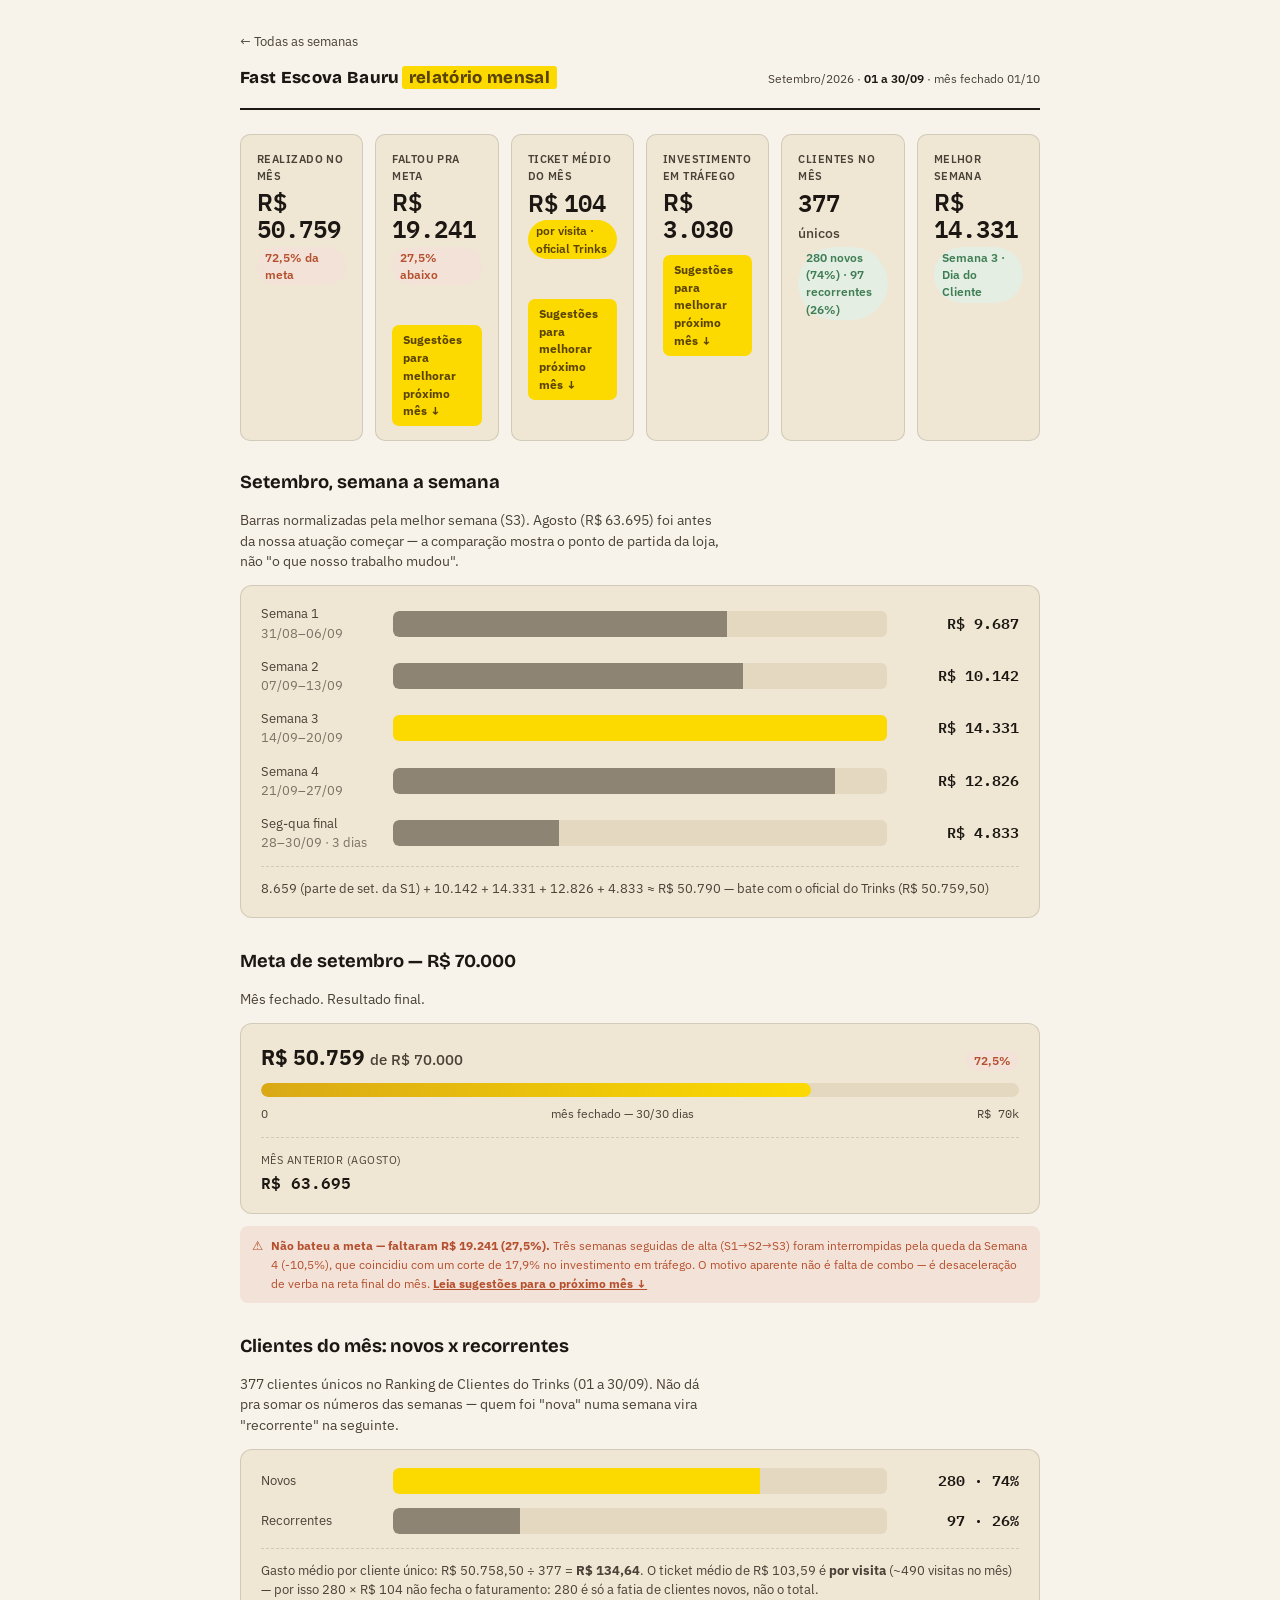
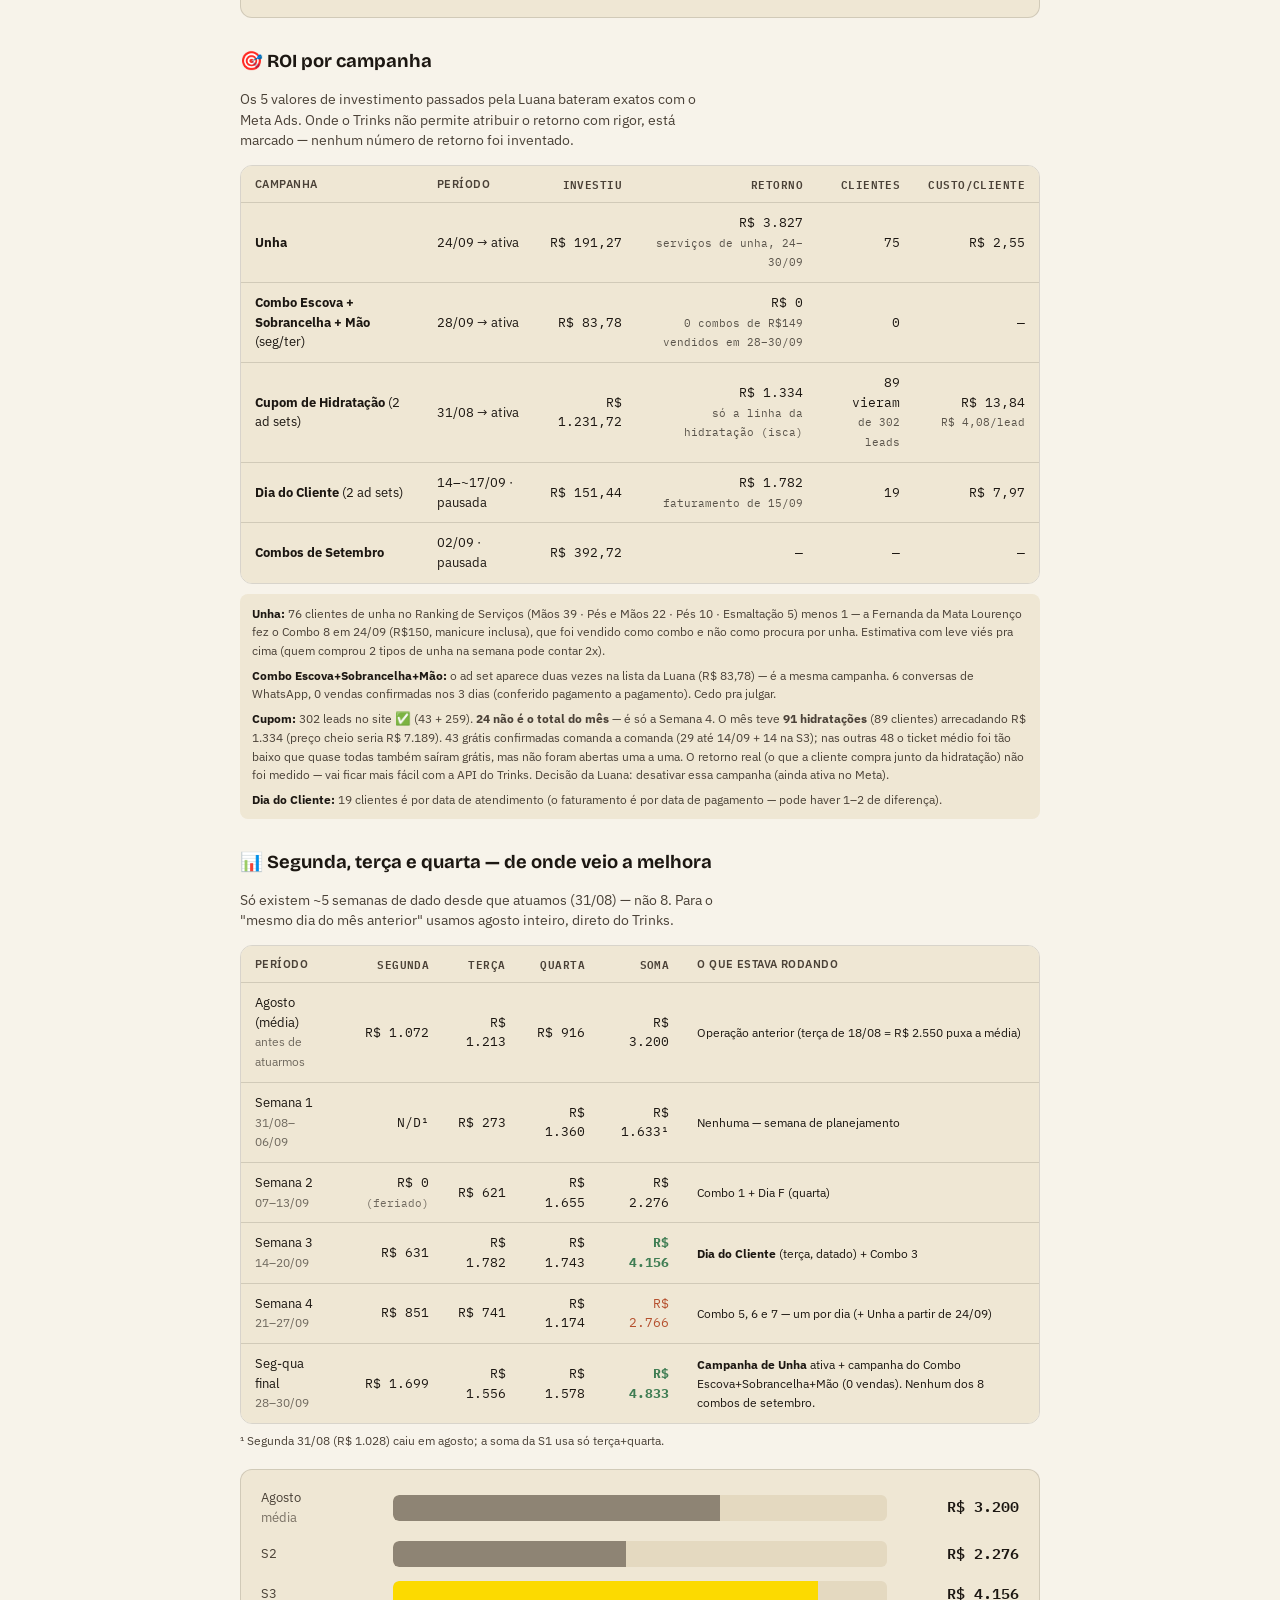
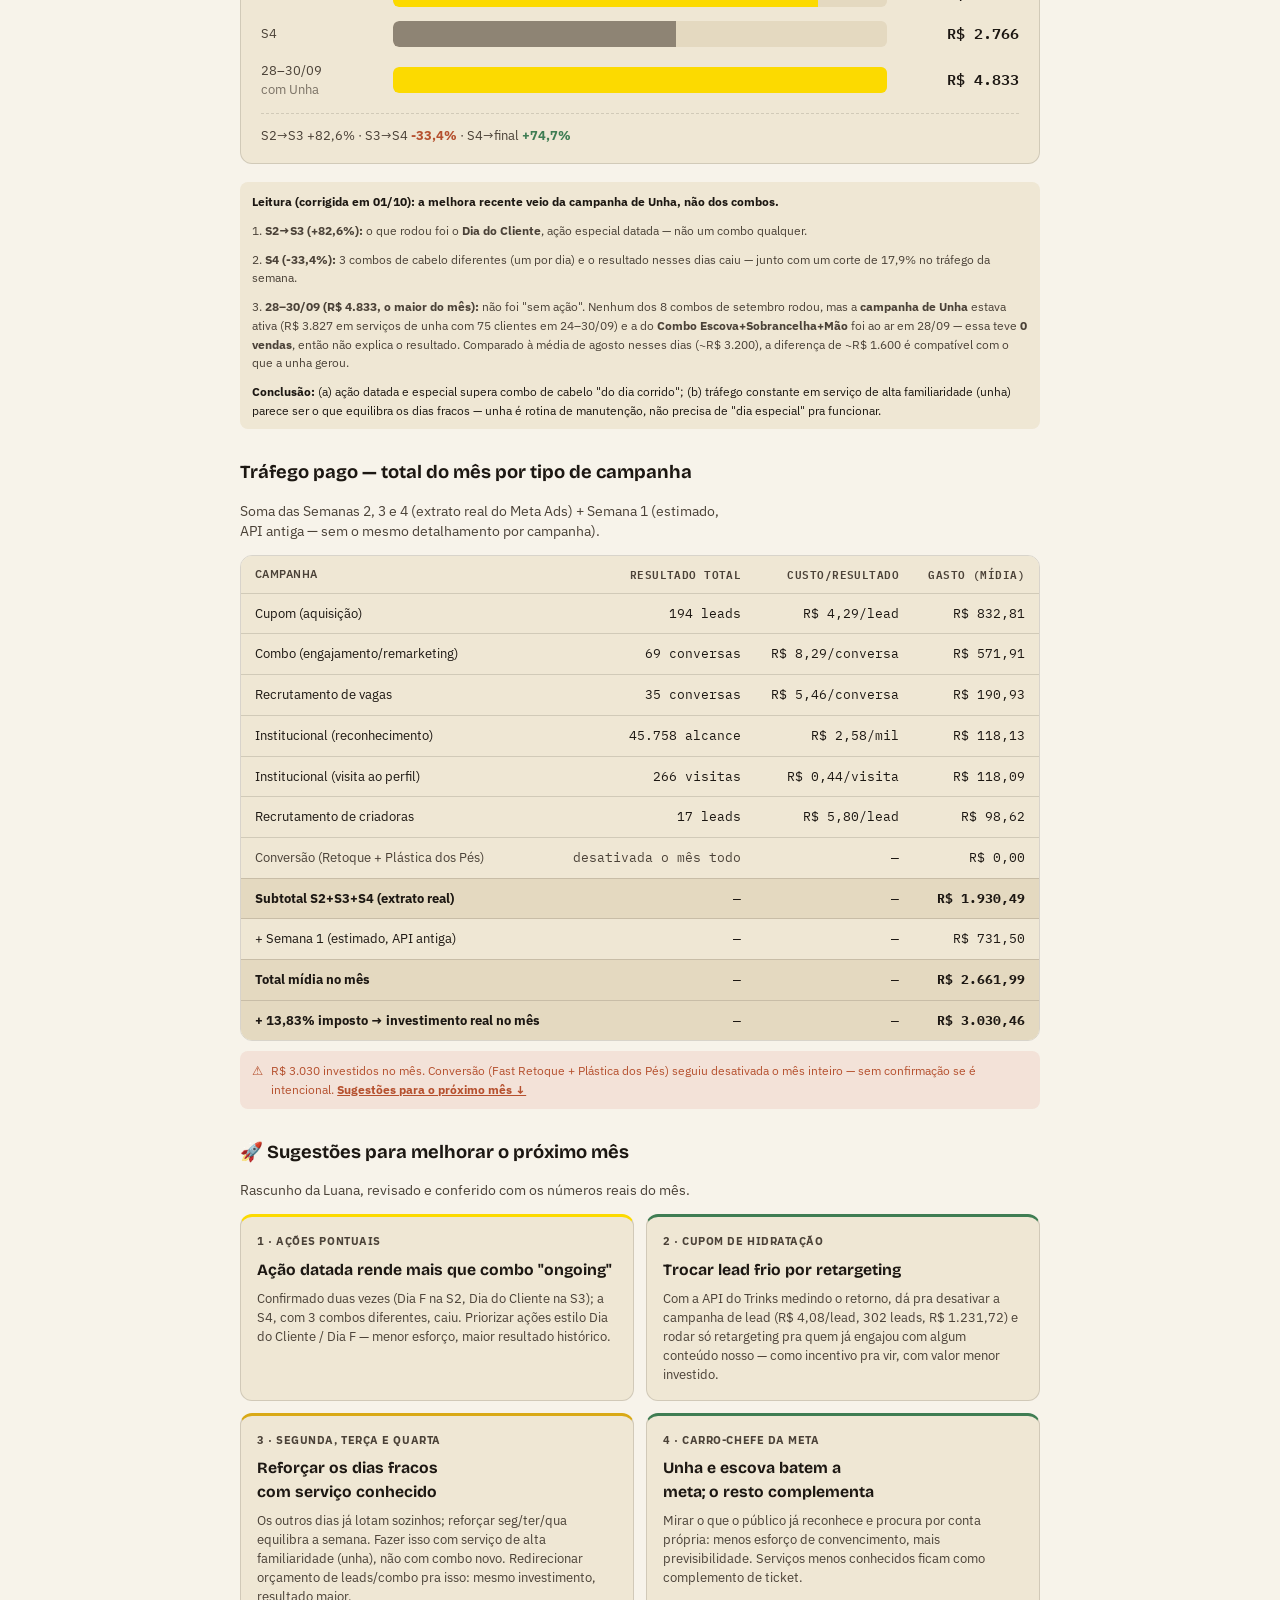
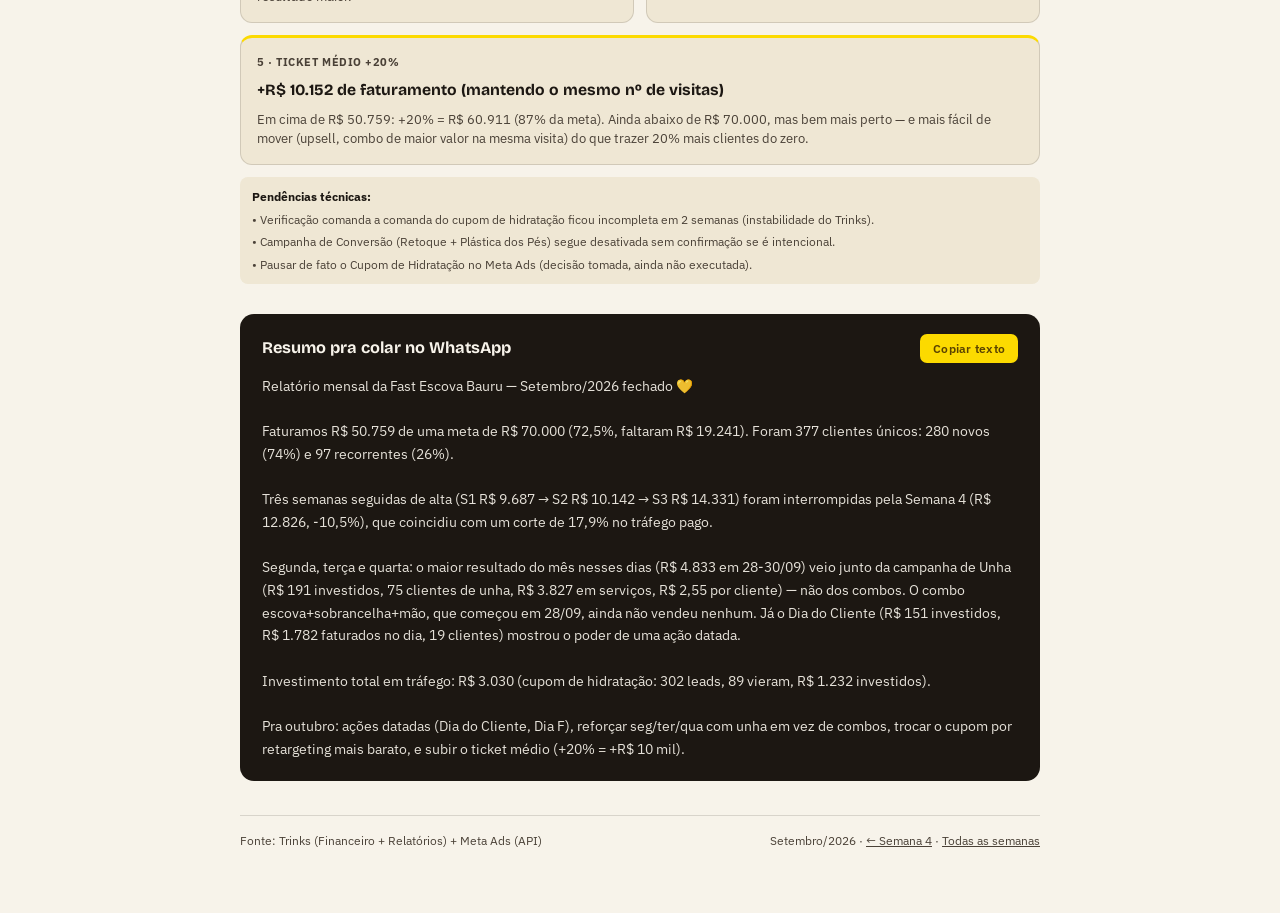
==== commit acd32543: "Mensal: remove comparativo -20,3% vs agosto, selo de orcamento e agosto do resumo de WhatsApp Co-Aut" ====
--- a/mensal-setembro.html
+++ b/mensal-setembro.html
@@ -24,7 +24,6 @@
       <div class="label">Realizado no mês</div>
       <div class="value">R$ <span class="num">50.759</span></div>
       <span class="pill warn">72,5% da meta</span>
-      <span class="pill warn" style="margin-top:4px">↓ 20,3% vs. agosto (R$ 63.695)</span>
     </div>
     <div class="kpi">
       <div class="label">Faltou pra meta</div>
@@ -41,7 +40,6 @@
     <div class="kpi">
       <div class="label">Investimento em tráfego</div>
       <div class="value">R$ <span class="num">3.030</span></div>
-      <span class="pill warn">acima do orçamento nominal</span><br>
       <a class="btn-sug" href="#sugestoes">Sugestões para melhorar próximo mês ↓</a>
     </div>
     <div class="kpi">
@@ -110,16 +108,11 @@
       </div>
       <div class="meta-proj">
         <div class="item"><div class="k">Mês anterior (agosto)</div><div class="v num">R$ 63.695</div></div>
-        <div class="item"><div class="k">Setembro vs. agosto</div><div class="v num" style="color:var(--warn)">-20,3%</div></div>
       </div>
     </div>
     <div class="imposto-note" style="margin-top:12px">
       <span>⚠</span>
       <span><b>Não bateu a meta — faltaram R$ 19.241 (27,5%).</b> Três semanas seguidas de alta (S1→S2→S3) foram interrompidas pela queda da Semana 4 (-10,5%), que coincidiu com um corte de 17,9% no investimento em tráfego. O motivo aparente não é falta de combo — é desaceleração de verba na reta final do mês. <a href="#sugestoes" style="color:inherit; font-weight:700; text-decoration:underline">Leia sugestões para o próximo mês ↓</a></span>
-    </div>
-    <div class="imposto-note" style="margin-top:10px; background:var(--surface-2); color:var(--text-soft)">
-      <span>ℹ</span>
-      <span>Agosto foi antes da nossa atuação (começamos em 31/08). Os -20,3% mostram que a loja faturou mais em agosto no geral — vale checar com a Luana se agosto teve algo sazonal que não se repete antes de tirar conclusão.</span>
     </div>
   </section>
 
@@ -232,7 +225,7 @@
     </div>
     <div class="imposto-note">
       <span>⚠</span>
-      <span>R$ 3.030 investidos sobre um orçamento nominal de R$ 2.000/mês (mais um aporte extra de R$ 2.000 em 14/09). Conversão (Fast Retoque + Plástica dos Pés) seguiu desativada o mês inteiro — sem confirmação se é intencional. <a href="#sugestoes" style="color:inherit; font-weight:700; text-decoration:underline">Sugestões para o próximo mês ↓</a></span>
+      <span>R$ 3.030 investidos no mês. Conversão (Fast Retoque + Plástica dos Pés) seguiu desativada o mês inteiro — sem confirmação se é intencional. <a href="#sugestoes" style="color:inherit; font-weight:700; text-decoration:underline">Sugestões para o próximo mês ↓</a></span>
     </div>
   </section>
 
@@ -282,7 +275,7 @@
       </div>
       <div class="wa-body" id="resumoText">Relatório mensal da Fast Escova Bauru — Setembro/2026 fechado 💛
 
-Faturamos R$ 50.759 de uma meta de R$ 70.000 (72,5%, faltaram R$ 19.241). Contra agosto (R$ 63.695), ficamos 20,3% abaixo — mas agosto foi antes de começarmos a atuar, então vale checar se teve algo sazonal. Foram 377 clientes únicos: 280 novos (74%) e 97 recorrentes (26%).
+Faturamos R$ 50.759 de uma meta de R$ 70.000 (72,5%, faltaram R$ 19.241). Foram 377 clientes únicos: 280 novos (74%) e 97 recorrentes (26%).
 
 Três semanas seguidas de alta (S1 R$ 9.687 → S2 R$ 10.142 → S3 R$ 14.331) foram interrompidas pela Semana 4 (R$ 12.826, -10,5%), que coincidiu com um corte de 17,9% no tráfego pago.
 
